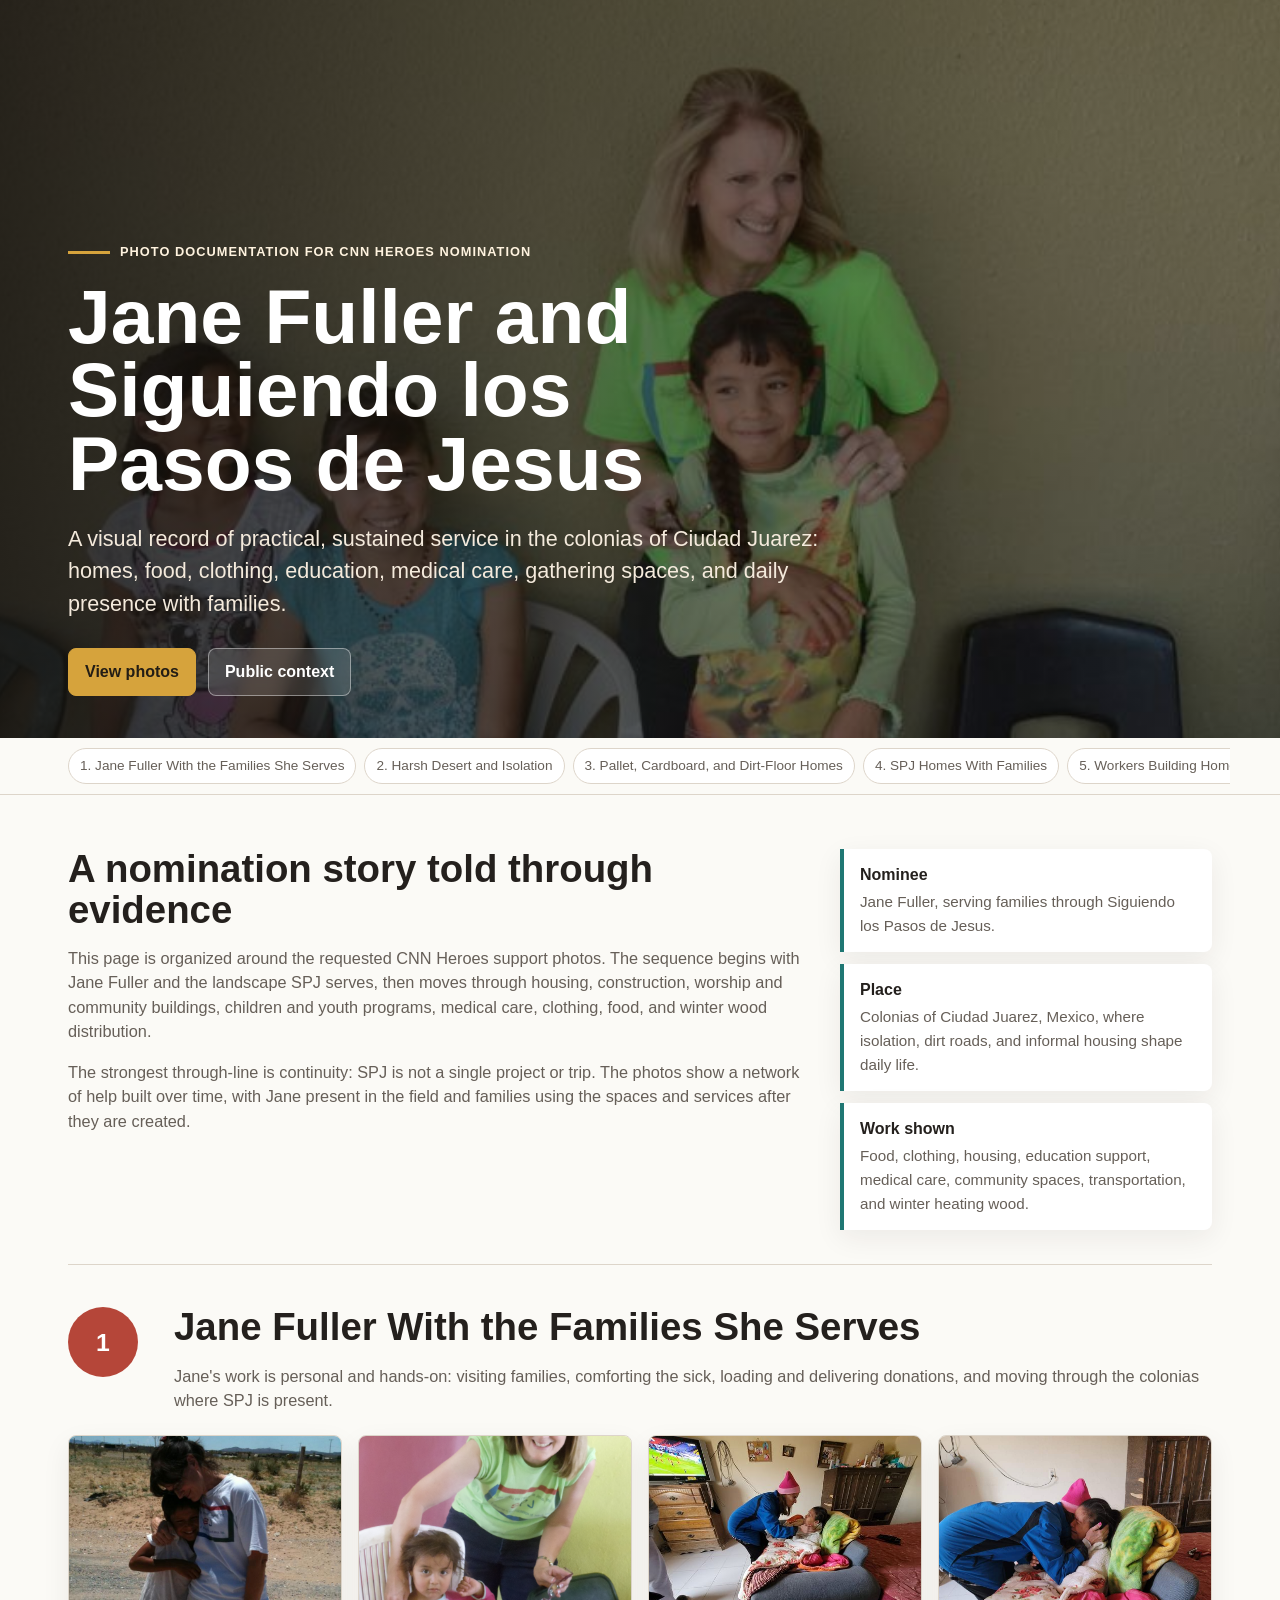
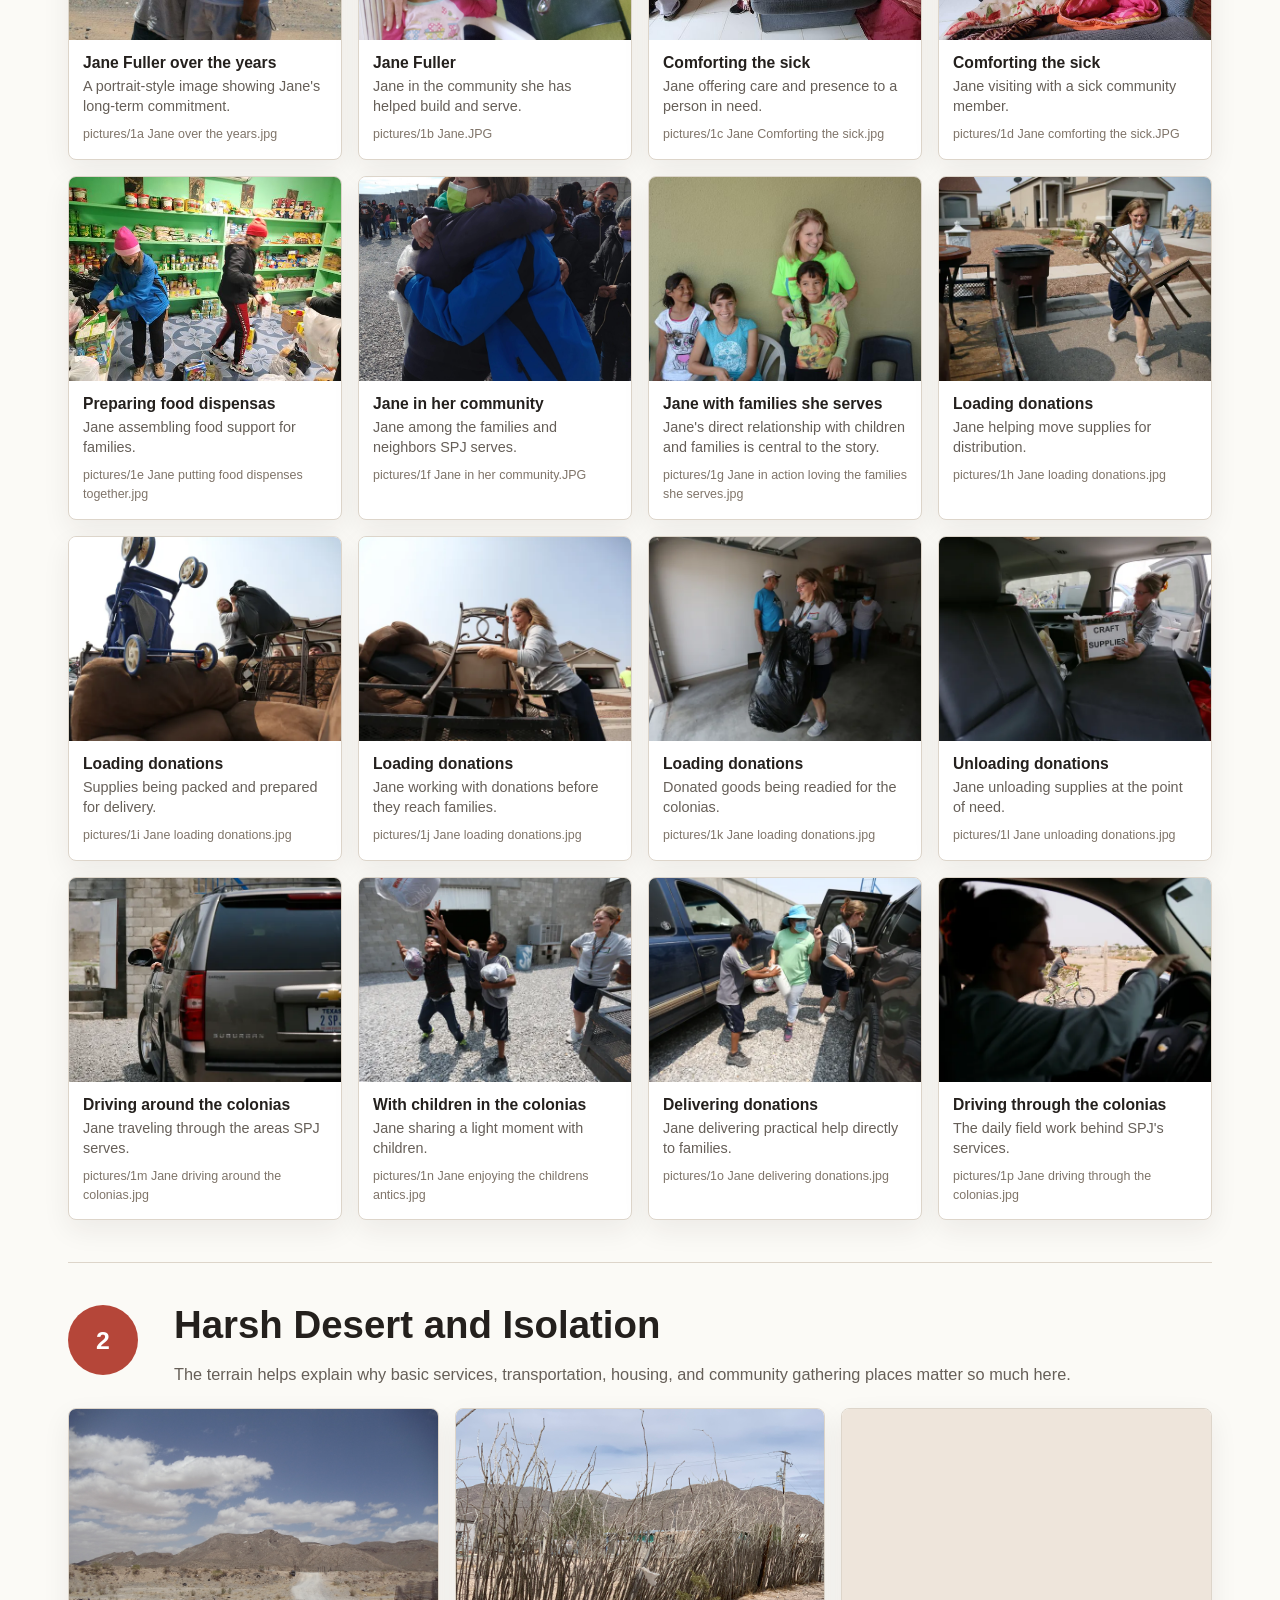
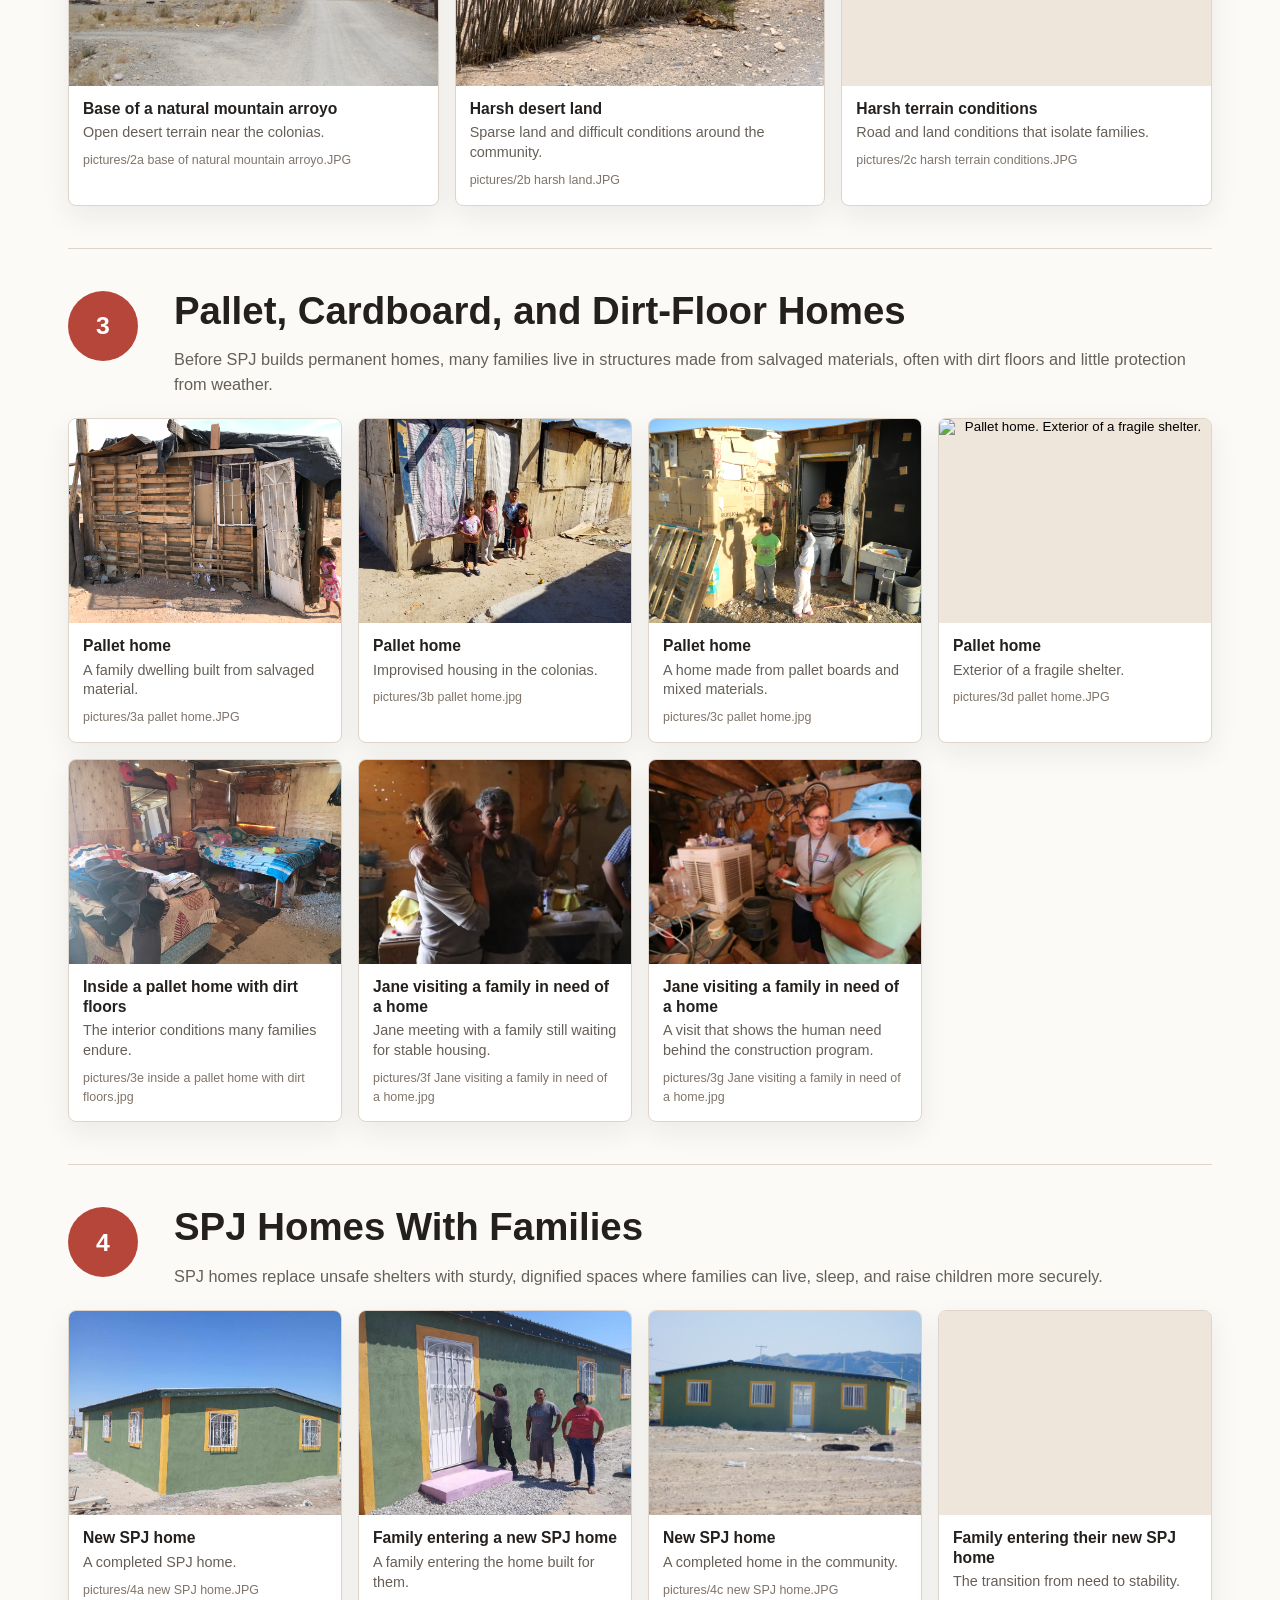
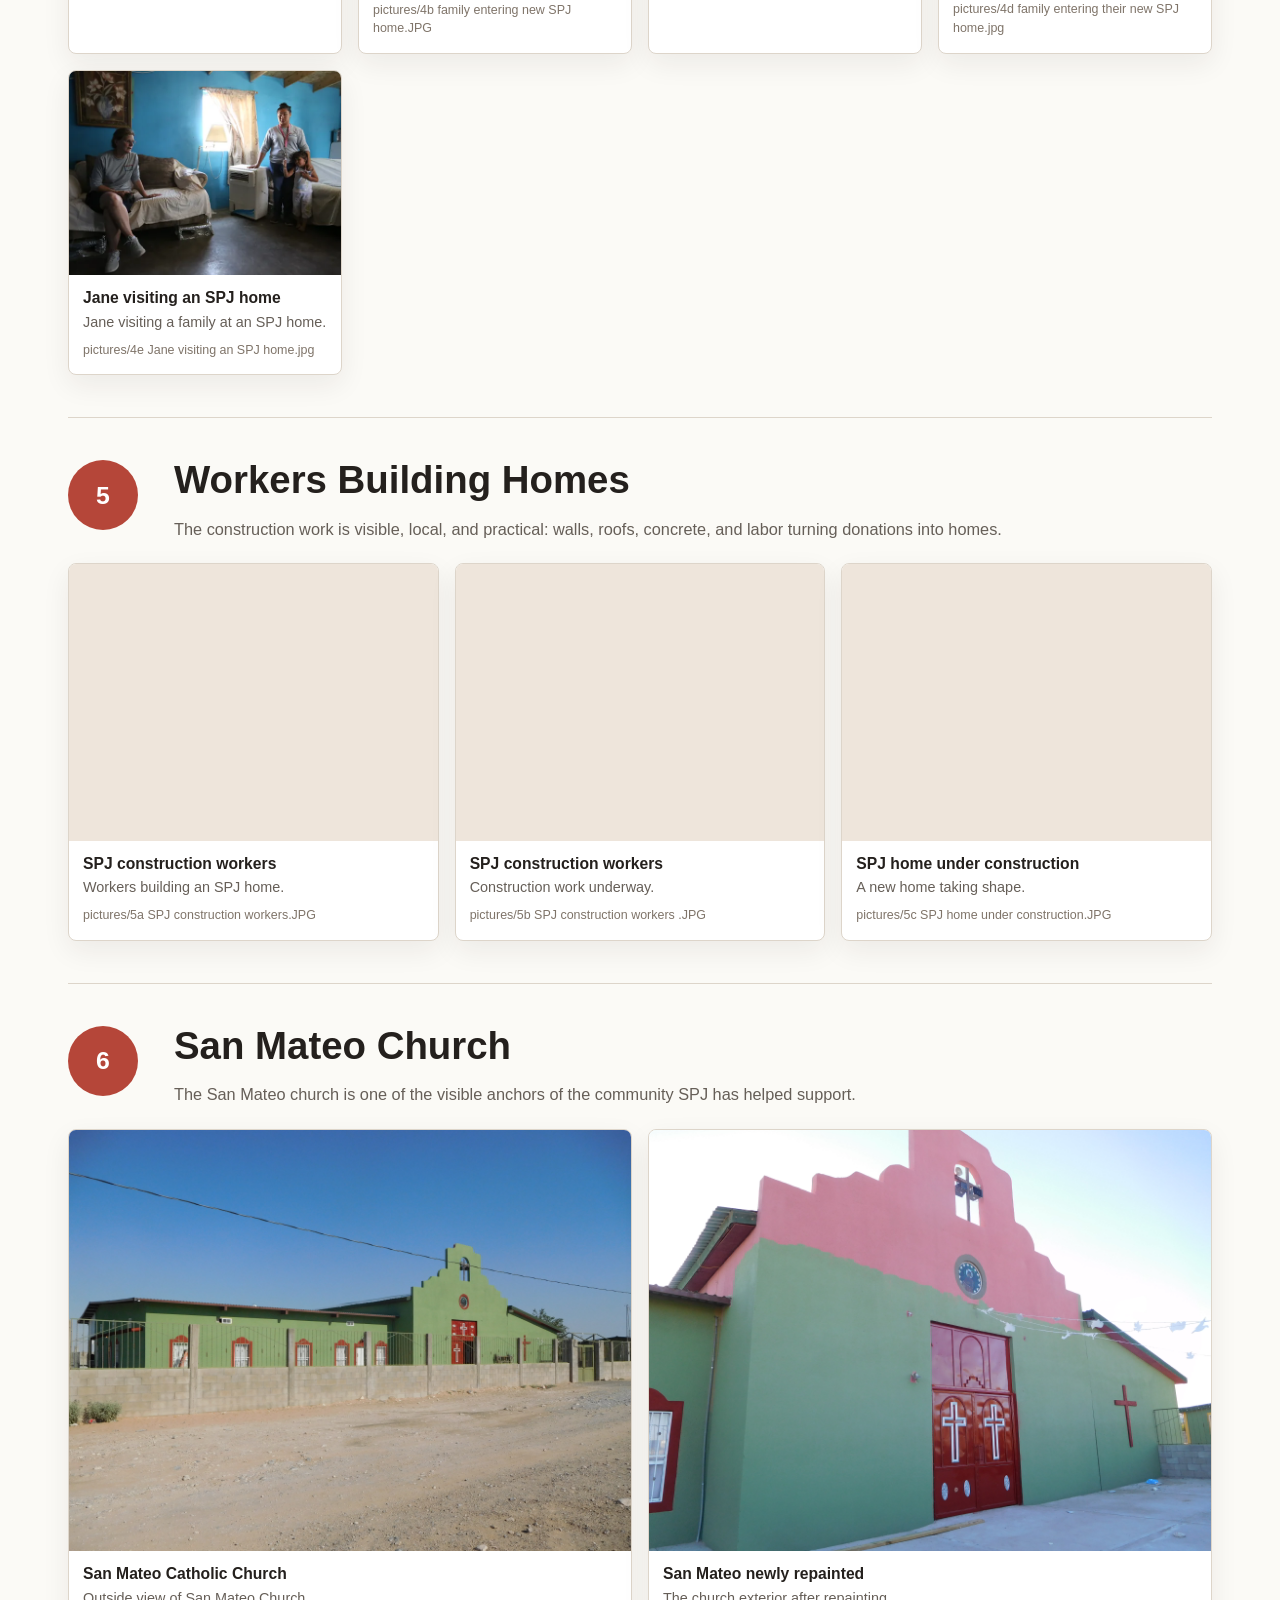
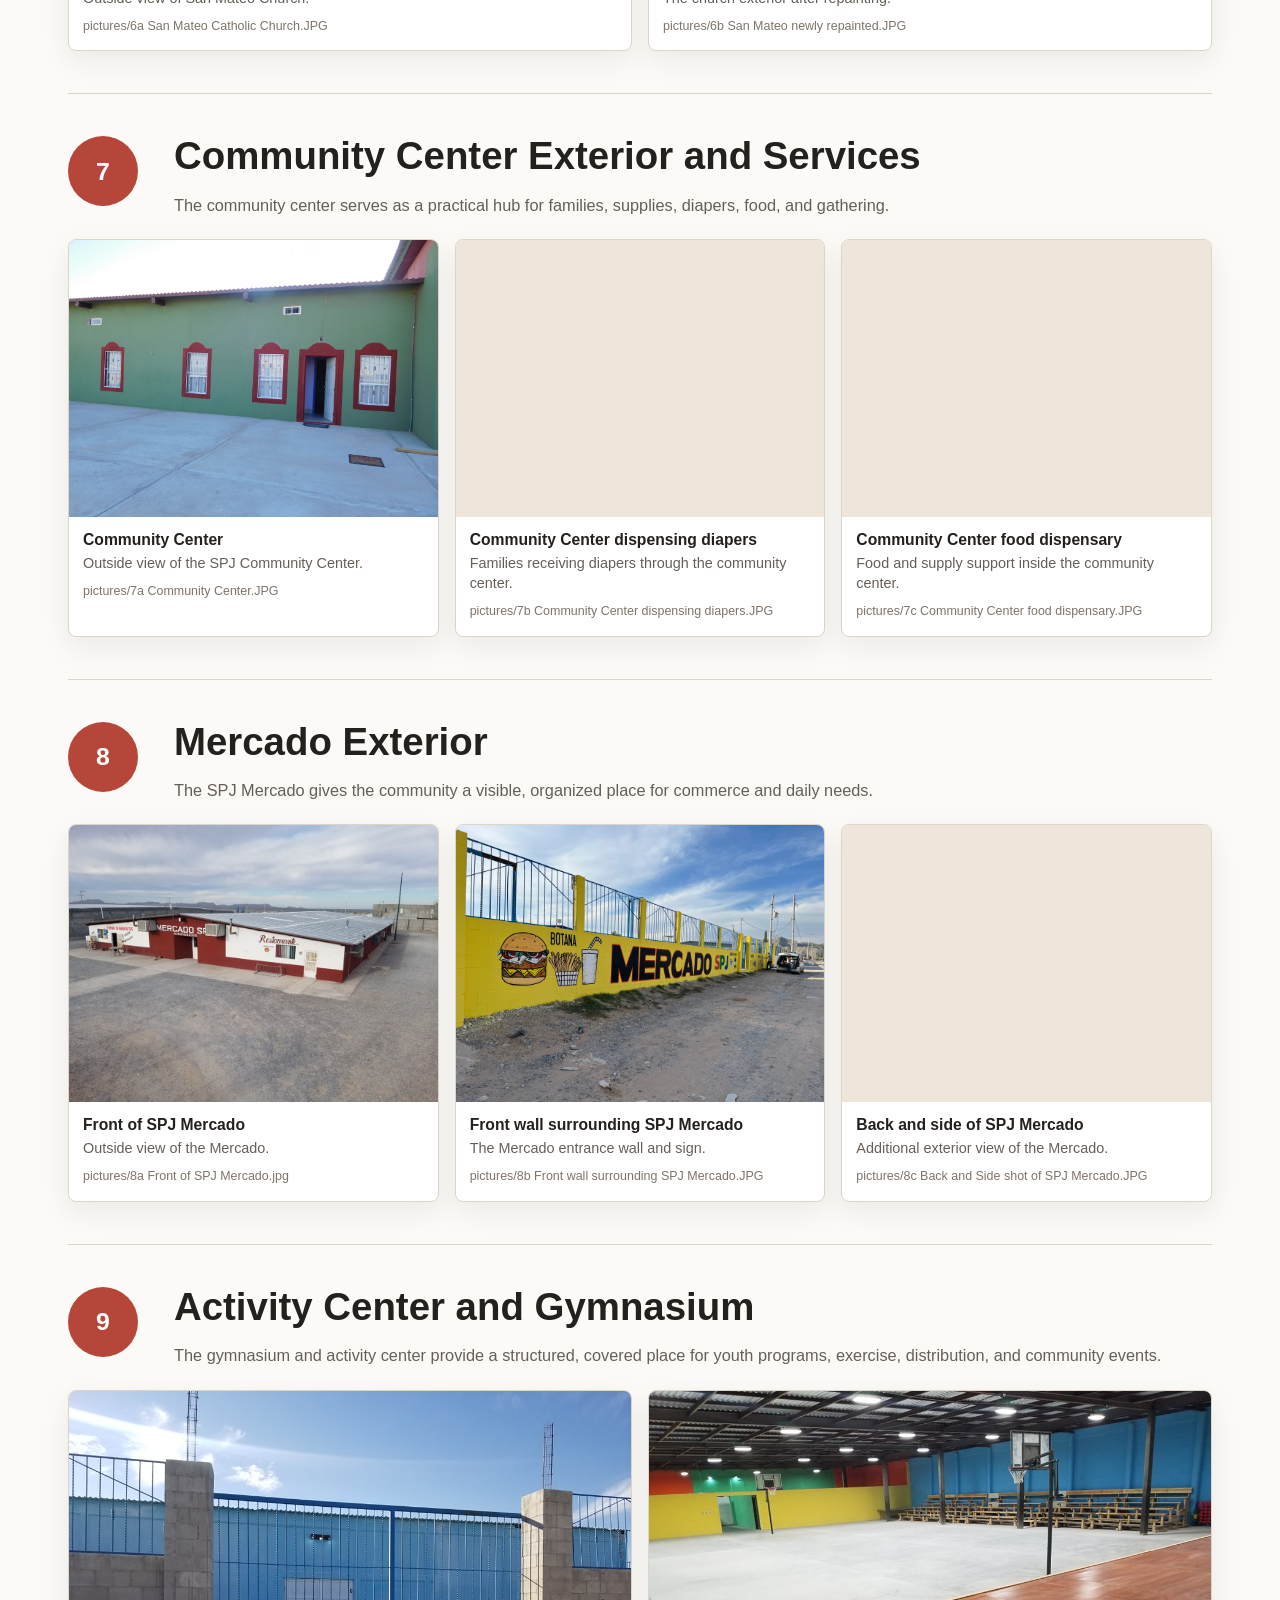
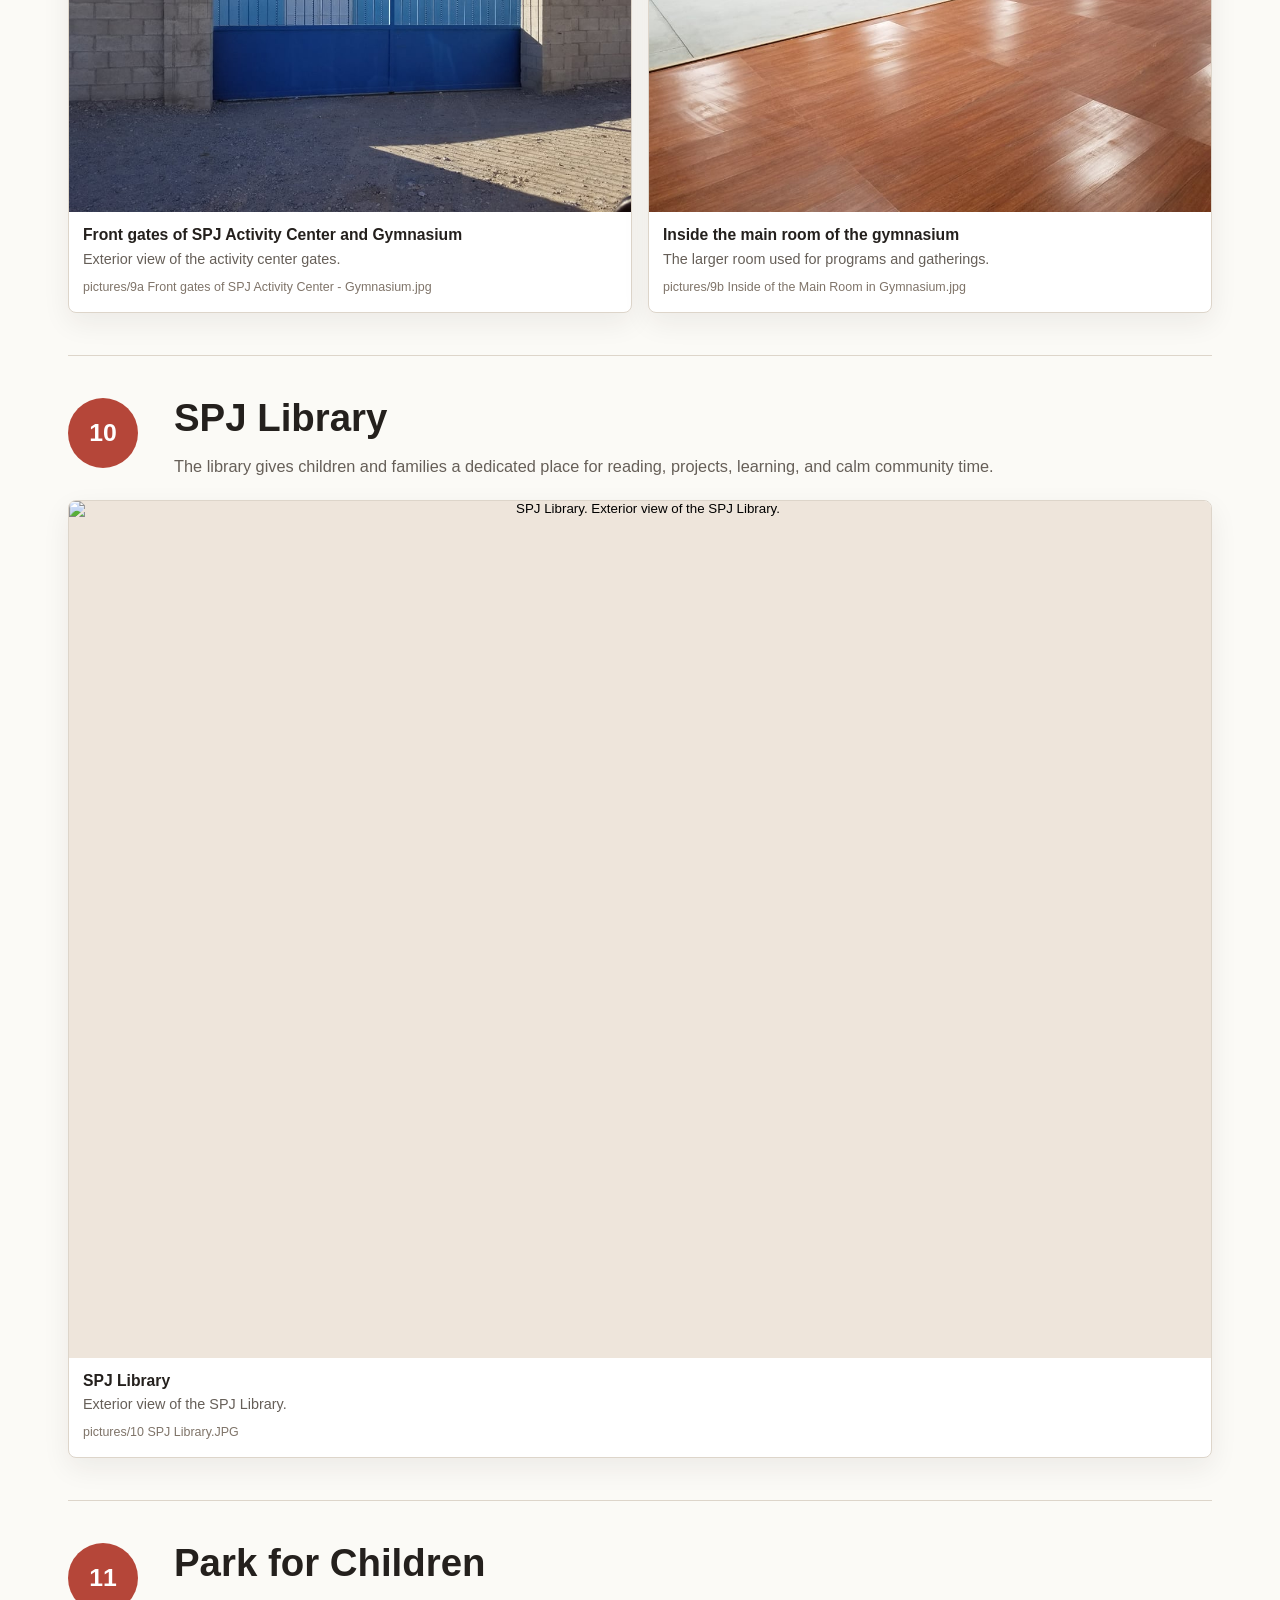
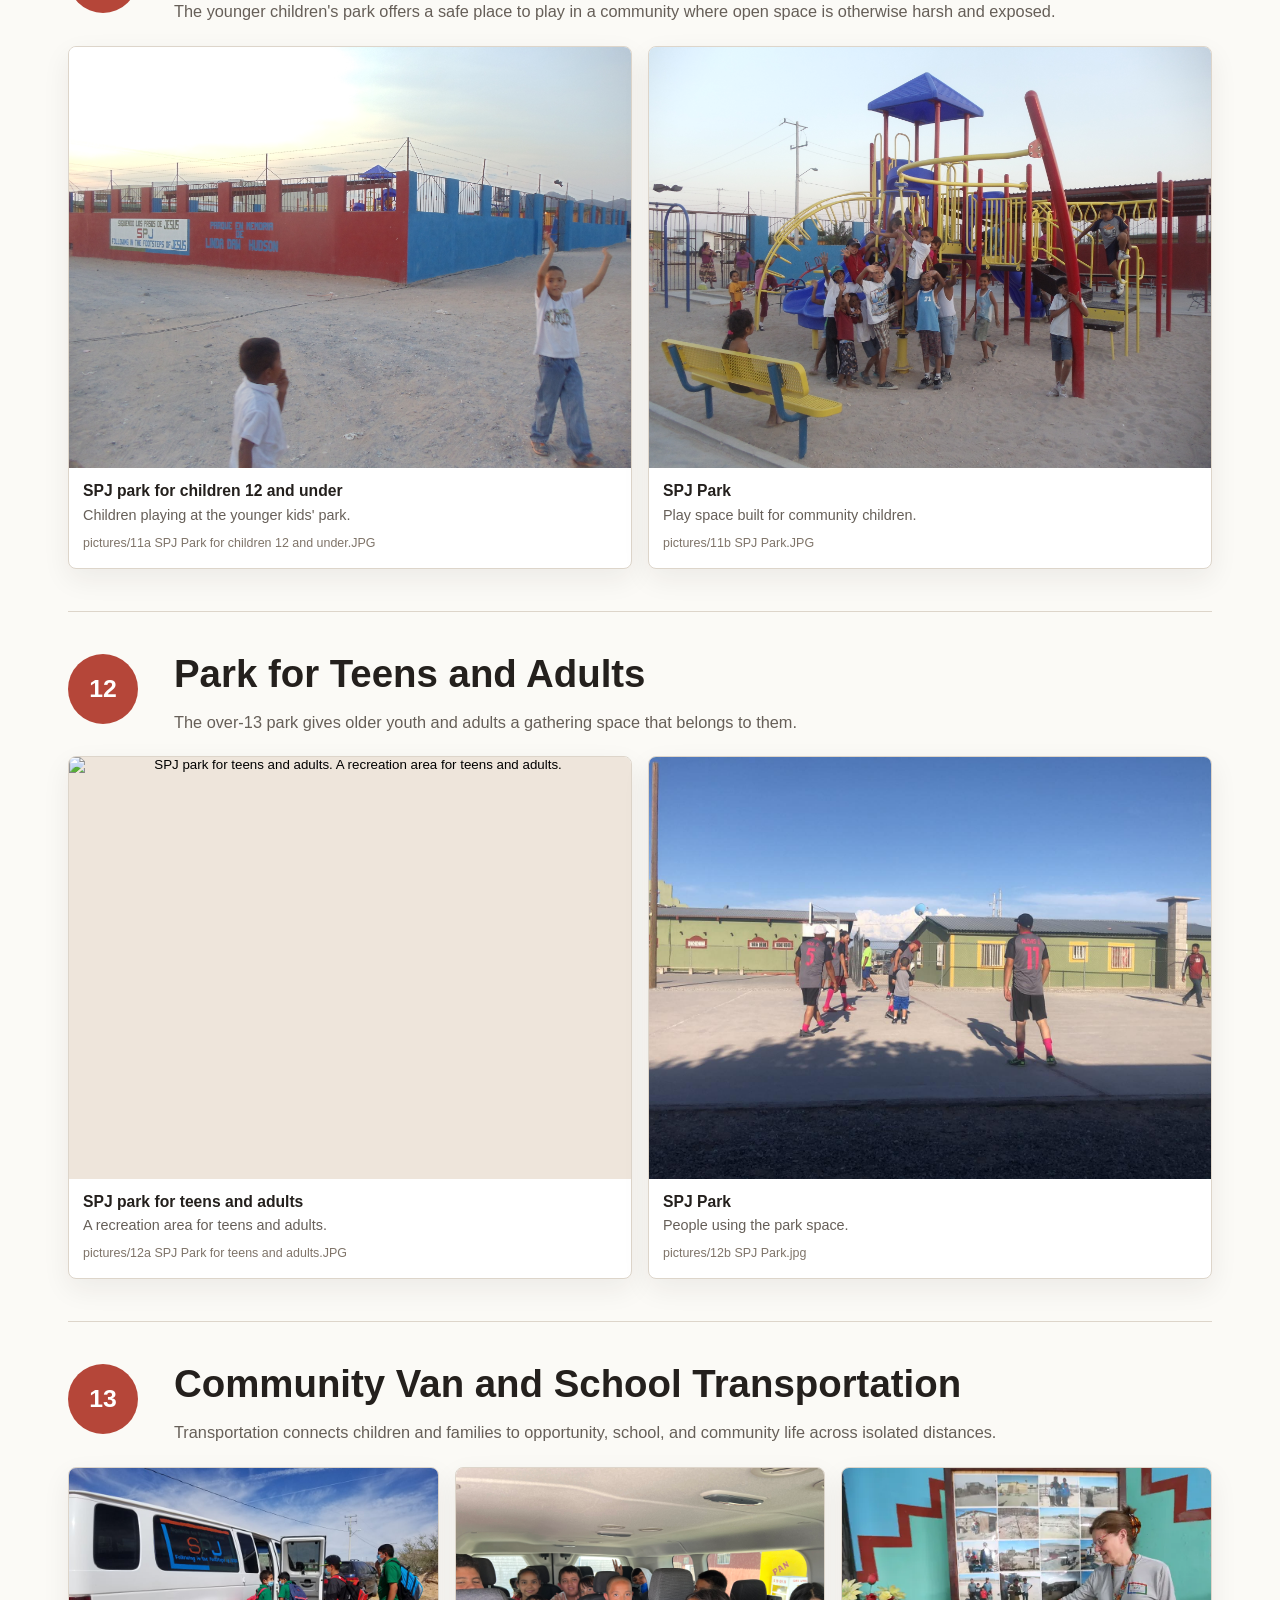
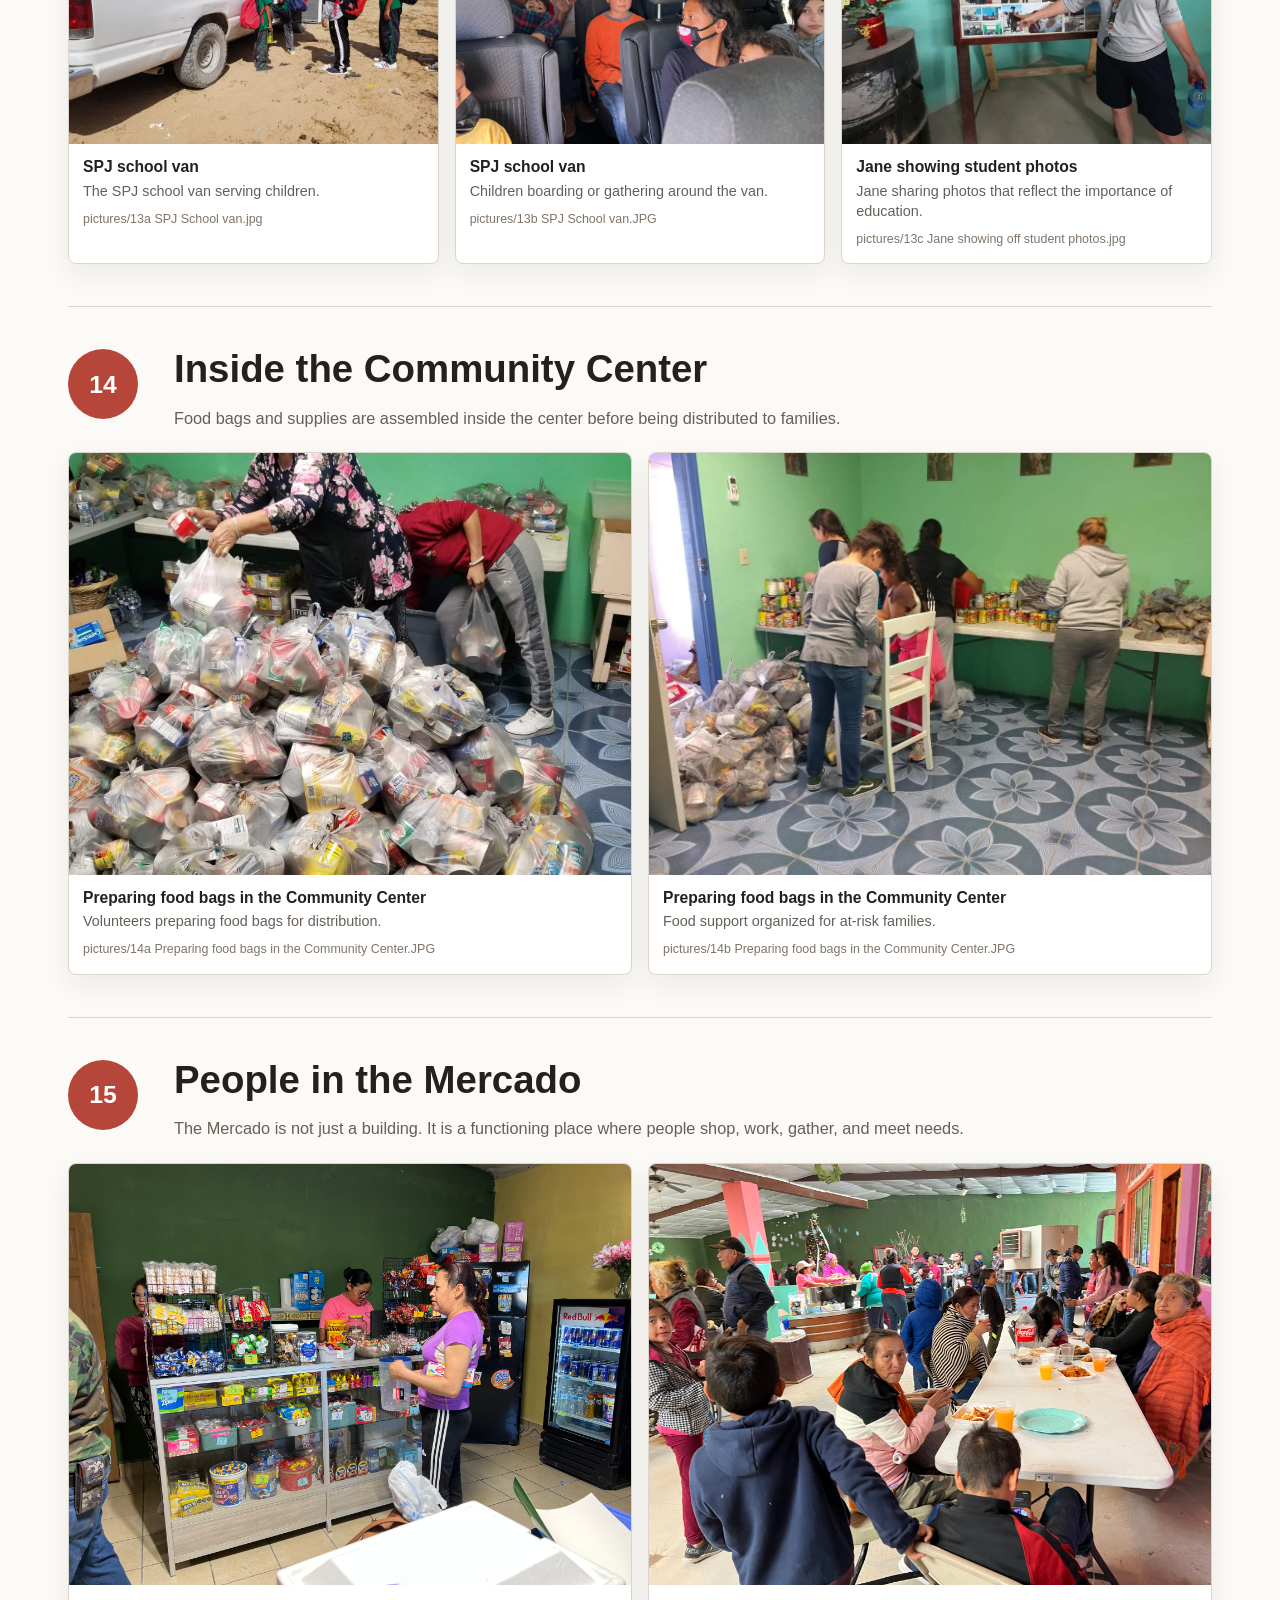
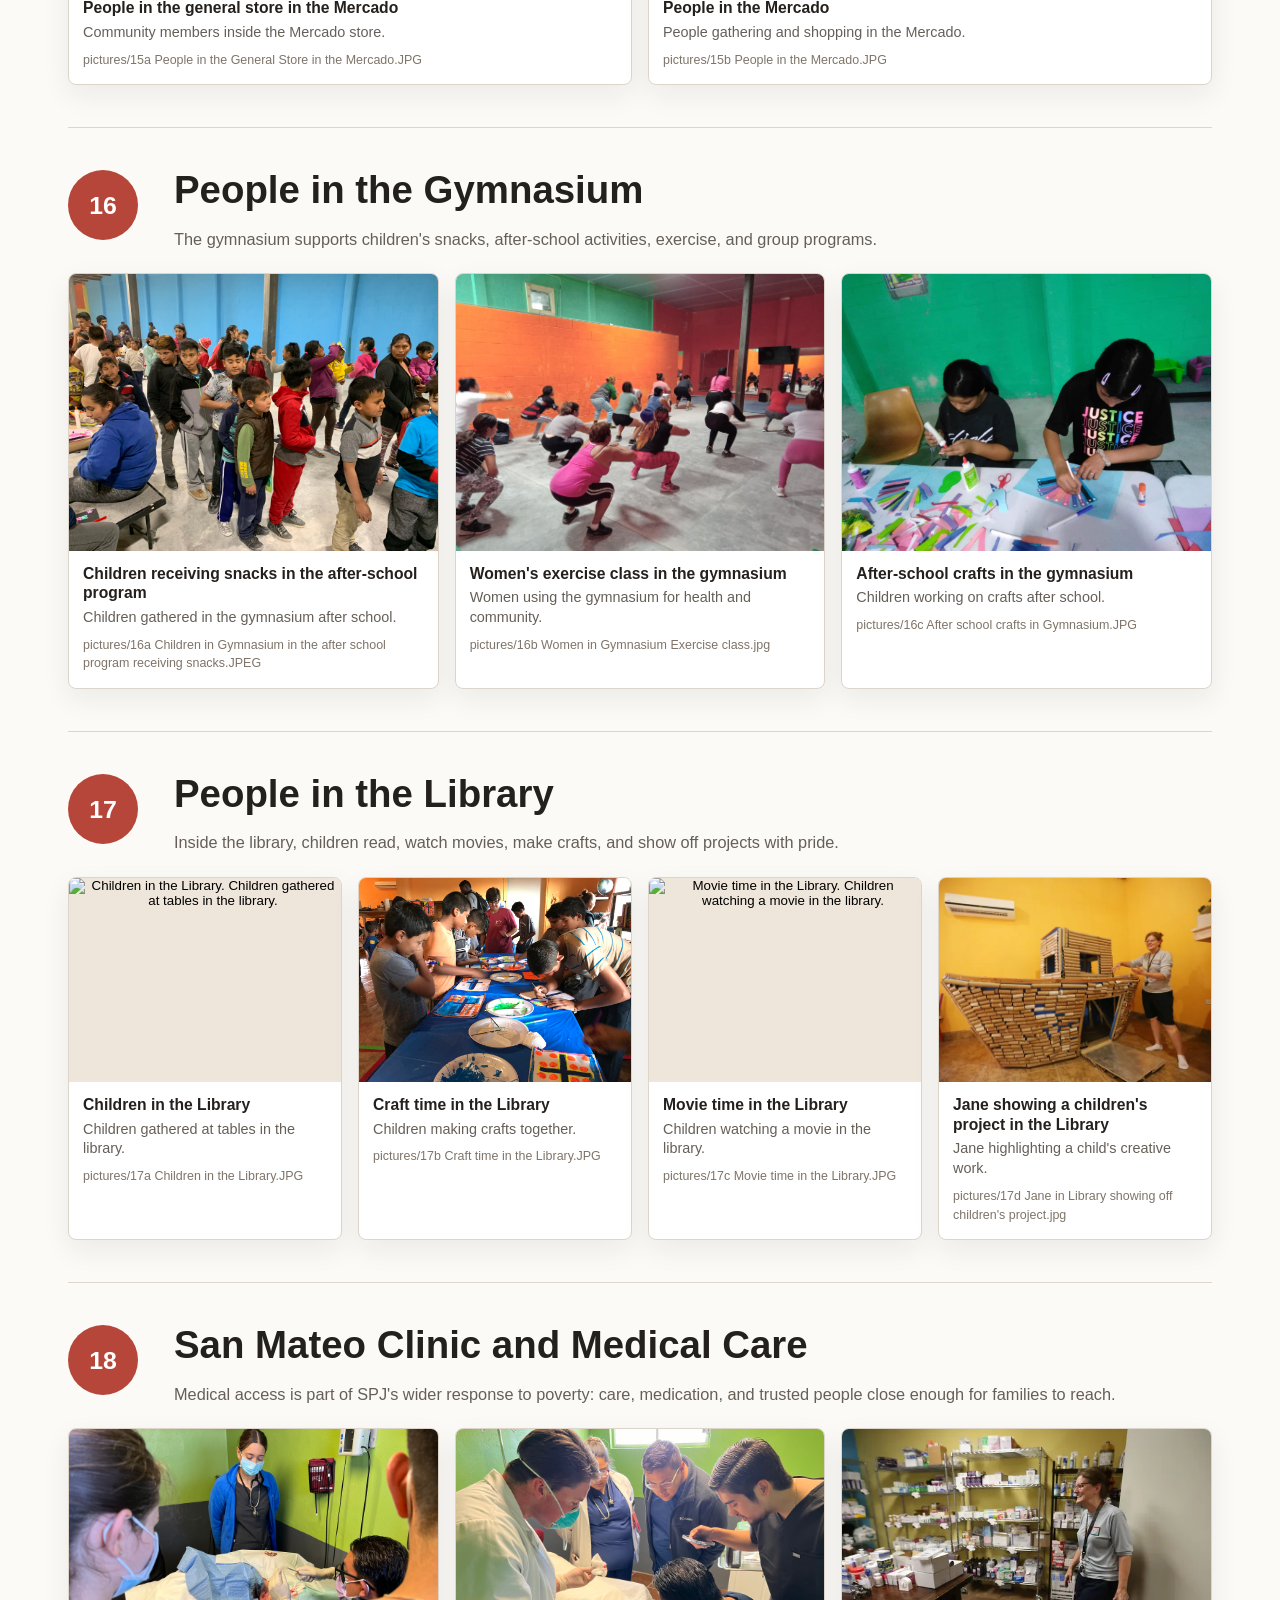
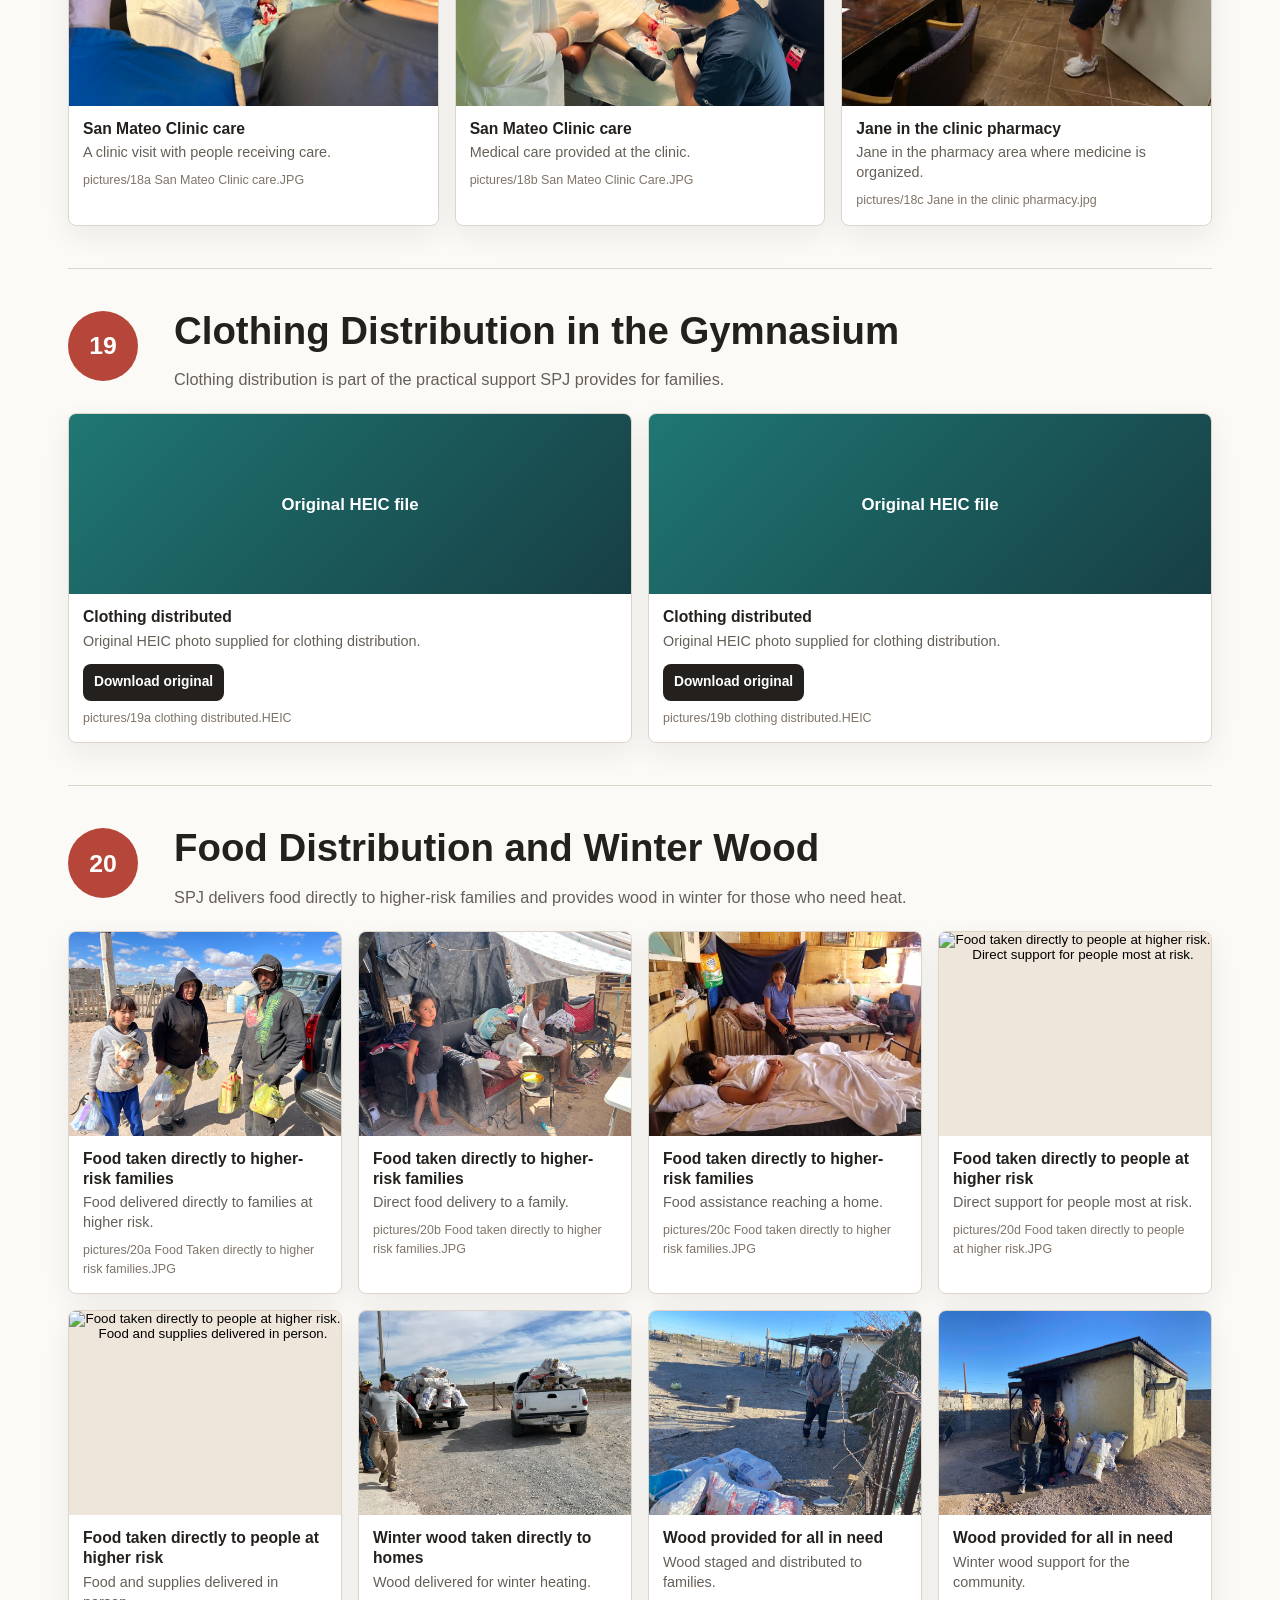
==== www/cnnheros/index.html @ 0fba63f3 "Add dockerized web deployment" ====
<!doctype html>
<html lang="en">
<head>
  <meta charset="utf-8">
  <meta name="viewport" content="width=device-width, initial-scale=1">
  <title>Jane Fuller and SPJ | CNN Heroes Nomination Photo Evidence</title>
  <meta name="description" content="Photo documentation for a CNN Heroes nomination honoring Jane Fuller and Siguiendo los Pasos de Jesus in Ciudad Juarez, Mexico.">
  <style>
    :root {
      --paper: #fbfaf6;
      --panel: #ffffff;
      --ink: #24201d;
      --muted: #665f58;
      --line: #ddd5ca;
      --red: #b54639;
      --teal: #1f7773;
      --gold: #d6a33c;
      --shadow: 0 18px 50px rgba(36, 32, 29, 0.12);
      --radius: 8px;
    }

    * {
      box-sizing: border-box;
    }

    html {
      scroll-behavior: smooth;
    }

    body {
      margin: 0;
      color: var(--ink);
      background: var(--paper);
      font-family: Arial, Helvetica, sans-serif;
      line-height: 1.5;
      overflow-x: hidden;
    }

    a {
      color: inherit;
    }

    img {
      display: block;
      max-width: 100%;
    }

    .hero {
      min-height: 82svh;
      display: grid;
      align-items: end;
      position: relative;
      overflow: hidden;
      color: #fff;
      background: #211d1a;
    }

    .hero::before {
      content: "";
      position: absolute;
      inset: 0;
      background:
        linear-gradient(90deg, rgba(21, 17, 13, 0.88) 0%, rgba(21, 17, 13, 0.62) 44%, rgba(21, 17, 13, 0.28) 100%),
        url("pictures/1g Jane in action loving the families she serves.jpg") center / cover no-repeat;
      transform: scale(1.015);
    }

    .hero-inner,
    main,
    .site-footer {
      width: 100%;
      max-width: 1180px;
      margin: 0 auto;
      padding-left: 18px;
      padding-right: 18px;
    }

    .hero-inner {
      position: relative;
      padding-top: 46px;
      padding-bottom: 42px;
    }

    .eyebrow {
      display: inline-flex;
      align-items: center;
      gap: 10px;
      margin: 0 0 18px;
      color: #fff3df;
      font-size: 0.8rem;
      font-weight: 700;
      letter-spacing: 0.08em;
      text-transform: uppercase;
    }

    .eyebrow::before {
      content: "";
      width: 42px;
      height: 3px;
      background: var(--gold);
    }

    h1 {
      max-width: 900px;
      margin: 0;
      font-size: clamp(2.25rem, 6vw, 5.6rem);
      line-height: 0.96;
      letter-spacing: 0;
    }

    h1 span {
      display: block;
    }

    .hero-copy {
      max-width: 760px;
      margin: 22px 0 0;
      color: #f4eadc;
      font-size: clamp(1rem, 2vw, 1.35rem);
    }

    .hero-actions {
      display: flex;
      flex-wrap: wrap;
      gap: 12px;
      margin-top: 28px;
    }

    .button {
      display: inline-flex;
      align-items: center;
      justify-content: center;
      min-height: 44px;
      padding: 11px 16px;
      border: 1px solid rgba(255, 255, 255, 0.42);
      border-radius: var(--radius);
      background: rgba(255, 255, 255, 0.12);
      color: #fff;
      font-weight: 700;
      text-decoration: none;
      backdrop-filter: blur(8px);
    }

    .button.primary {
      border-color: var(--gold);
      background: var(--gold);
      color: #231d15;
    }

    .nav-band {
      position: sticky;
      top: 0;
      z-index: 10;
      border-bottom: 1px solid var(--line);
      background: rgba(251, 250, 246, 0.94);
      backdrop-filter: blur(12px);
    }

    .nav-inner {
      width: 100%;
      max-width: 1180px;
      margin: 0 auto;
      display: flex;
      gap: 8px;
      overflow-x: auto;
      padding: 10px 18px;
    }

    .nav-inner a {
      white-space: nowrap;
      border: 1px solid var(--line);
      border-radius: 999px;
      padding: 7px 11px;
      background: #fff;
      color: var(--muted);
      font-size: 0.85rem;
      text-decoration: none;
    }

    .intro {
      display: grid;
      grid-template-columns: minmax(0, 1.5fr) minmax(280px, 0.75fr);
      gap: 28px;
      padding: 54px 0 34px;
      border-bottom: 1px solid var(--line);
    }

    .intro h2,
    .section-head h2,
    .sources h2 {
      margin: 0;
      font-size: clamp(1.5rem, 3vw, 2.45rem);
      line-height: 1.05;
      letter-spacing: 0;
    }

    .intro p,
    .section-head p,
    .sources p {
      margin: 16px 0 0;
      color: var(--muted);
      font-size: 1.02rem;
    }

    .facts {
      display: grid;
      gap: 12px;
      align-content: start;
    }

    .fact {
      border-left: 4px solid var(--teal);
      background: #fff;
      border-radius: 0 var(--radius) var(--radius) 0;
      padding: 14px 16px;
      box-shadow: 0 8px 28px rgba(36, 32, 29, 0.07);
    }

    .fact strong {
      display: block;
      margin-bottom: 3px;
      color: var(--ink);
    }

    .fact span {
      color: var(--muted);
      font-size: 0.95rem;
    }

    .photo-section {
      padding: 42px 0;
      border-bottom: 1px solid var(--line);
    }

    .section-head {
      display: grid;
      grid-template-columns: 86px minmax(0, 1fr);
      gap: 20px;
      align-items: start;
      margin-bottom: 22px;
    }

    .number {
      display: grid;
      place-items: center;
      width: 70px;
      aspect-ratio: 1;
      border-radius: 50%;
      color: #fff;
      background: var(--red);
      font-size: 1.55rem;
      font-weight: 800;
    }

    .gallery {
      display: grid;
      grid-template-columns: repeat(auto-fit, minmax(230px, 1fr));
      gap: 16px;
    }

    figure {
      margin: 0;
      overflow: hidden;
      border: 1px solid var(--line);
      border-radius: var(--radius);
      background: var(--panel);
      box-shadow: 0 10px 28px rgba(36, 32, 29, 0.07);
    }

    figure button {
      display: block;
      width: 100%;
      margin: 0;
      padding: 0;
      border: 0;
      background: transparent;
      cursor: zoom-in;
    }

    figure img {
      width: 100%;
      aspect-ratio: 4 / 3;
      object-fit: cover;
      background: #eee5db;
      transition: transform 180ms ease;
    }

    figure button:hover img,
    figure button:focus-visible img {
      transform: scale(1.025);
    }

    figcaption {
      min-height: 96px;
      padding: 13px 14px 15px;
    }

    figcaption strong {
      display: block;
      margin-bottom: 5px;
      font-size: 0.98rem;
      line-height: 1.25;
    }

    figcaption span {
      display: block;
      color: var(--muted);
      font-size: 0.9rem;
      line-height: 1.38;
    }

    .file-note {
      margin-top: 8px;
      color: #7f7469;
      font-size: 0.78rem;
      word-break: break-word;
    }

    .download-card {
      display: grid;
      min-height: 100%;
    }

    .download-preview {
      display: grid;
      place-items: center;
      min-height: 180px;
      padding: 24px;
      color: #fff;
      background: linear-gradient(135deg, var(--teal), #173f45);
      text-align: center;
    }

    .download-preview strong {
      max-width: 240px;
      font-size: 1.05rem;
    }

    .download-link {
      display: inline-flex;
      margin-top: 12px;
      padding: 8px 11px;
      border-radius: var(--radius);
      background: var(--ink);
      color: #fff;
      font-size: 0.86rem;
      font-weight: 700;
      text-decoration: none;
    }

    .sources {
      padding: 46px 0 56px;
    }

    .source-list {
      display: grid;
      grid-template-columns: repeat(auto-fit, minmax(260px, 1fr));
      gap: 12px;
      margin-top: 18px;
    }

    .source-list a {
      display: block;
      min-height: 100%;
      padding: 14px 16px;
      border: 1px solid var(--line);
      border-radius: var(--radius);
      background: #fff;
      color: var(--ink);
      font-weight: 700;
      text-decoration: none;
    }

    .source-list span {
      display: block;
      margin-top: 6px;
      color: var(--muted);
      font-size: 0.88rem;
      font-weight: 400;
    }

    .site-footer {
      padding: 24px 0 34px;
      color: var(--muted);
      font-size: 0.92rem;
    }

    .lightbox {
      position: fixed;
      inset: 0;
      z-index: 30;
      display: none;
      grid-template-rows: auto minmax(0, 1fr) auto;
      gap: 12px;
      padding: 16px;
      background: rgba(15, 13, 11, 0.92);
      color: #fff;
    }

    .lightbox.open {
      display: grid;
    }

    .lightbox-top {
      display: flex;
      justify-content: flex-end;
    }

    .lightbox-close {
      border: 1px solid rgba(255, 255, 255, 0.38);
      border-radius: var(--radius);
      background: rgba(255, 255, 255, 0.12);
      color: #fff;
      padding: 9px 12px;
      cursor: pointer;
      font: inherit;
      font-weight: 700;
    }

    .lightbox img {
      align-self: center;
      justify-self: center;
      max-height: 100%;
      width: auto;
      object-fit: contain;
      box-shadow: var(--shadow);
    }

    .lightbox-caption {
      max-width: 900px;
      margin: 0 auto;
      color: #f2eadf;
      text-align: center;
    }

    @media (max-width: 820px) {
      .hero {
        min-height: 78svh;
      }

      h1 {
        font-size: clamp(2rem, 10vw, 2.7rem);
        line-height: 1.02;
      }

      .intro {
        grid-template-columns: 1fr;
      }

      .section-head {
        grid-template-columns: 1fr;
        gap: 12px;
      }

      .number {
        width: 54px;
        font-size: 1.1rem;
      }

      .gallery {
        grid-template-columns: 1fr;
      }

      figcaption {
        min-height: auto;
      }
    }
  </style>
</head>
<body>
  <header class="hero">
    <div class="hero-inner">
      <p class="eyebrow">Photo documentation for CNN Heroes nomination</p>
      <h1><span>Jane Fuller and</span><span>Siguiendo los</span><span>Pasos de Jesus</span></h1>
      <p class="hero-copy">A visual record of practical, sustained service in the colonias of Ciudad Juarez: homes, food, clothing, education, medical care, gathering spaces, and daily presence with families.</p>
      <div class="hero-actions">
        <a class="button primary" href="#photos">View photos</a>
        <a class="button" href="#sources">Public context</a>
      </div>
    </div>
  </header>

  <nav class="nav-band" aria-label="Photo categories">
    <div class="nav-inner" id="categoryNav"></div>
  </nav>

  <main>
    <section class="intro" aria-labelledby="intro-title">
      <div>
        <h2 id="intro-title">A nomination story told through evidence</h2>
        <p>This page is organized around the requested CNN Heroes support photos. The sequence begins with Jane Fuller and the landscape SPJ serves, then moves through housing, construction, worship and community buildings, children and youth programs, medical care, clothing, food, and winter wood distribution.</p>
        <p>The strongest through-line is continuity: SPJ is not a single project or trip. The photos show a network of help built over time, with Jane present in the field and families using the spaces and services after they are created.</p>
      </div>
      <aside class="facts" aria-label="Context highlights">
        <div class="fact">
          <strong>Nominee</strong>
          <span>Jane Fuller, serving families through Siguiendo los Pasos de Jesus.</span>
        </div>
        <div class="fact">
          <strong>Place</strong>
          <span>Colonias of Ciudad Juarez, Mexico, where isolation, dirt roads, and informal housing shape daily life.</span>
        </div>
        <div class="fact">
          <strong>Work shown</strong>
          <span>Food, clothing, housing, education support, medical care, community spaces, transportation, and winter heating wood.</span>
        </div>
      </aside>
    </section>

    <div id="photos"></div>

    <section class="sources" id="sources" aria-labelledby="sources-title">
      <h2 id="sources-title">Public Context Links</h2>
      <p>These links give additional context for the nomination and for SPJ's work. The gallery above remains based on the supplied files and captions.</p>
      <div class="source-list">
        <a href="https://www.cnn.com/world/heroes/nominations" target="_blank" rel="noopener">CNN Heroes nomination page<span>CNN's current nomination entry point for Heroes submissions.</span></a>
        <a href="https://www.spjinc.org/" target="_blank" rel="noopener">SPJ official website<span>Siguiendo los Pasos de Jesus public website.</span></a>
        <a href="https://elpasogivingday.org/organizations/siguiendo-los-pasos-de-jesus" target="_blank" rel="noopener">SPJ public giving profile<span>Summary of SPJ services in Juarez: food, clothing, housing, education, and medical assistance.</span></a>
        <a href="https://kvia.com/news/2016/04/30/el-paso-organization-builds-homes-in-juarez-colonia/" target="_blank" rel="noopener">KVIA report on SPJ homes<span>Local reporting on SPJ housing and community-building work.</span></a>
        <a href="https://elcomerciodecolorado.com/clinica-comunitaria-cambia-vidas-en-la-frontera/" target="_blank" rel="noopener">Clinic article featuring Jane Fuller<span>Coverage of the SPJ medical clinic serving families near the border.</span></a>
      </div>
    </section>
  </main>

  <footer class="site-footer">
    Prepared from supplied SPJ photo files for a 2026 CNN Heroes nomination.
  </footer>

  <div class="lightbox" id="lightbox" role="dialog" aria-modal="true" aria-label="Expanded photo viewer">
    <div class="lightbox-top">
      <button class="lightbox-close" type="button" id="lightboxClose">Close</button>
    </div>
    <img id="lightboxImage" alt="">
    <div class="lightbox-caption" id="lightboxCaption"></div>
  </div>

  <script>
    const sections = [
      {
        id: "jane",
        number: 1,
        title: "Jane Fuller With the Families She Serves",
        summary: "Jane's work is personal and hands-on: visiting families, comforting the sick, loading and delivering donations, and moving through the colonias where SPJ is present.",
        photos: [
          ["pictures/1a Jane over the years.jpg", "Jane Fuller over the years", "A portrait-style image showing Jane's long-term commitment."],
          ["pictures/1b Jane.JPG", "Jane Fuller", "Jane in the community she has helped build and serve."],
          ["pictures/1c Jane Comforting the sick.jpg", "Comforting the sick", "Jane offering care and presence to a person in need."],
          ["pictures/1d Jane comforting the sick.JPG", "Comforting the sick", "Jane visiting with a sick community member."],
          ["pictures/1e Jane putting food dispenses together.jpg", "Preparing food dispensas", "Jane assembling food support for families."],
          ["pictures/1f Jane in her community.JPG", "Jane in her community", "Jane among the families and neighbors SPJ serves."],
          ["pictures/1g Jane in action loving the families she serves.jpg", "Jane with families she serves", "Jane's direct relationship with children and families is central to the story."],
          ["pictures/1h Jane loading donations.jpg", "Loading donations", "Jane helping move supplies for distribution."],
          ["pictures/1i Jane loading donations.jpg", "Loading donations", "Supplies being packed and prepared for delivery."],
          ["pictures/1j Jane loading donations.jpg", "Loading donations", "Jane working with donations before they reach families."],
          ["pictures/1k Jane loading donations.jpg", "Loading donations", "Donated goods being readied for the colonias."],
          ["pictures/1l Jane unloading donations.jpg", "Unloading donations", "Jane unloading supplies at the point of need."],
          ["pictures/1m Jane driving around the colonias.jpg", "Driving around the colonias", "Jane traveling through the areas SPJ serves."],
          ["pictures/1n Jane enjoying the childrens antics.jpg", "With children in the colonias", "Jane sharing a light moment with children."],
          ["pictures/1o Jane delivering donations.jpg", "Delivering donations", "Jane delivering practical help directly to families."],
          ["pictures/1p Jane driving through the colonias.jpg", "Driving through the colonias", "The daily field work behind SPJ's services."]
        ]
      },
      {
        id: "desert",
        number: 2,
        title: "Harsh Desert and Isolation",
        summary: "The terrain helps explain why basic services, transportation, housing, and community gathering places matter so much here.",
        photos: [
          ["pictures/2a base of natural mountain arroyo.JPG", "Base of a natural mountain arroyo", "Open desert terrain near the colonias."],
          ["pictures/2b harsh land.JPG", "Harsh desert land", "Sparse land and difficult conditions around the community."],
          ["pictures/2c harsh terrain conditions.JPG", "Harsh terrain conditions", "Road and land conditions that isolate families."]
        ]
      },
      {
        id: "pallet-homes",
        number: 3,
        title: "Pallet, Cardboard, and Dirt-Floor Homes",
        summary: "Before SPJ builds permanent homes, many families live in structures made from salvaged materials, often with dirt floors and little protection from weather.",
        photos: [
          ["pictures/3a pallet home.JPG", "Pallet home", "A family dwelling built from salvaged material."],
          ["pictures/3b pallet home.jpg", "Pallet home", "Improvised housing in the colonias."],
          ["pictures/3c pallet home.jpg", "Pallet home", "A home made from pallet boards and mixed materials."],
          ["pictures/3d pallet home.JPG", "Pallet home", "Exterior of a fragile shelter."],
          ["pictures/3e inside a pallet home with dirt floors.jpg", "Inside a pallet home with dirt floors", "The interior conditions many families endure."],
          ["pictures/3f Jane visiting a family in need of a home.jpg", "Jane visiting a family in need of a home", "Jane meeting with a family still waiting for stable housing."],
          ["pictures/3g Jane visiting a family in need of a home.jpg", "Jane visiting a family in need of a home", "A visit that shows the human need behind the construction program."]
        ]
      },
      {
        id: "spj-homes",
        number: 4,
        title: "SPJ Homes With Families",
        summary: "SPJ homes replace unsafe shelters with sturdy, dignified spaces where families can live, sleep, and raise children more securely.",
        photos: [
          ["pictures/4a new SPJ home.JPG", "New SPJ home", "A completed SPJ home."],
          ["pictures/4b family entering new SPJ home.JPG", "Family entering a new SPJ home", "A family entering the home built for them."],
          ["pictures/4c new SPJ home.JPG", "New SPJ home", "A completed home in the community."],
          ["pictures/4d family entering their new SPJ home.jpg", "Family entering their new SPJ home", "The transition from need to stability."],
          ["pictures/4e Jane visiting an SPJ home.jpg", "Jane visiting an SPJ home", "Jane visiting a family at an SPJ home."]
        ]
      },
      {
        id: "construction",
        number: 5,
        title: "Workers Building Homes",
        summary: "The construction work is visible, local, and practical: walls, roofs, concrete, and labor turning donations into homes.",
        photos: [
          ["pictures/5a SPJ construction workers.JPG", "SPJ construction workers", "Workers building an SPJ home."],
          ["pictures/5b SPJ construction workers .JPG", "SPJ construction workers", "Construction work underway."],
          ["pictures/5c SPJ home under construction.JPG", "SPJ home under construction", "A new home taking shape."]
        ]
      },
      {
        id: "san-mateo",
        number: 6,
        title: "San Mateo Church",
        summary: "The San Mateo church is one of the visible anchors of the community SPJ has helped support.",
        photos: [
          ["pictures/6a San Mateo Catholic Church.JPG", "San Mateo Catholic Church", "Outside view of San Mateo Church."],
          ["pictures/6b San Mateo newly repainted.JPG", "San Mateo newly repainted", "The church exterior after repainting."]
        ]
      },
      {
        id: "community-center",
        number: 7,
        title: "Community Center Exterior and Services",
        summary: "The community center serves as a practical hub for families, supplies, diapers, food, and gathering.",
        photos: [
          ["pictures/7a Community Center.JPG", "Community Center", "Outside view of the SPJ Community Center."],
          ["pictures/7b Community Center dispensing diapers.JPG", "Community Center dispensing diapers", "Families receiving diapers through the community center."],
          ["pictures/7c Community Center food dispensary.JPG", "Community Center food dispensary", "Food and supply support inside the community center."]
        ]
      },
      {
        id: "mercado-exterior",
        number: 8,
        title: "Mercado Exterior",
        summary: "The SPJ Mercado gives the community a visible, organized place for commerce and daily needs.",
        photos: [
          ["pictures/8a Front of SPJ Mercado.jpg", "Front of SPJ Mercado", "Outside view of the Mercado."],
          ["pictures/8b Front wall surrounding SPJ Mercado.JPG", "Front wall surrounding SPJ Mercado", "The Mercado entrance wall and sign."],
          ["pictures/8c Back and Side shot of SPJ Mercado.JPG", "Back and side of SPJ Mercado", "Additional exterior view of the Mercado."]
        ]
      },
      {
        id: "gymnasium-exterior",
        number: 9,
        title: "Activity Center and Gymnasium",
        summary: "The gymnasium and activity center provide a structured, covered place for youth programs, exercise, distribution, and community events.",
        photos: [
          ["pictures/9a Front gates of SPJ Activity Center - Gymnasium.jpg", "Front gates of SPJ Activity Center and Gymnasium", "Exterior view of the activity center gates."],
          ["pictures/9b Inside of the Main Room in  Gymnasium.jpg", "Inside the main room of the gymnasium", "The larger room used for programs and gatherings."]
        ]
      },
      {
        id: "library-exterior",
        number: 10,
        title: "SPJ Library",
        summary: "The library gives children and families a dedicated place for reading, projects, learning, and calm community time.",
        photos: [
          ["pictures/10 SPJ Library.JPG", "SPJ Library", "Exterior view of the SPJ Library."]
        ]
      },
      {
        id: "kids-park",
        number: 11,
        title: "Park for Children",
        summary: "The younger children's park offers a safe place to play in a community where open space is otherwise harsh and exposed.",
        photos: [
          ["pictures/11a SPJ Park for children 12 and under.JPG", "SPJ park for children 12 and under", "Children playing at the younger kids' park."],
          ["pictures/11b SPJ Park.JPG", "SPJ Park", "Play space built for community children."]
        ]
      },
      {
        id: "older-park",
        number: 12,
        title: "Park for Teens and Adults",
        summary: "The over-13 park gives older youth and adults a gathering space that belongs to them.",
        photos: [
          ["pictures/12a SPJ Park for teens and adults.JPG", "SPJ park for teens and adults", "A recreation area for teens and adults."],
          ["pictures/12b SPJ Park.jpg", "SPJ Park", "People using the park space."]
        ]
      },
      {
        id: "school-van",
        number: 13,
        title: "Community Van and School Transportation",
        summary: "Transportation connects children and families to opportunity, school, and community life across isolated distances.",
        photos: [
          ["pictures/13a SPJ School van.jpg", "SPJ school van", "The SPJ school van serving children."],
          ["pictures/13b SPJ School van.JPG", "SPJ school van", "Children boarding or gathering around the van."],
          ["pictures/13c Jane showing off student photos.jpg", "Jane showing student photos", "Jane sharing photos that reflect the importance of education."]
        ]
      },
      {
        id: "inside-community-center",
        number: 14,
        title: "Inside the Community Center",
        summary: "Food bags and supplies are assembled inside the center before being distributed to families.",
        photos: [
          ["pictures/14a Preparing food bags in the Community Center.JPG", "Preparing food bags in the Community Center", "Volunteers preparing food bags for distribution."],
          ["pictures/14b Preparing food bags in the Community Center.JPG", "Preparing food bags in the Community Center", "Food support organized for at-risk families."]
        ]
      },
      {
        id: "mercado-people",
        number: 15,
        title: "People in the Mercado",
        summary: "The Mercado is not just a building. It is a functioning place where people shop, work, gather, and meet needs.",
        photos: [
          ["pictures/15a People in the General Store in the Mercado.JPG", "People in the general store in the Mercado", "Community members inside the Mercado store."],
          ["pictures/15b People in the Mercado.JPG", "People in the Mercado", "People gathering and shopping in the Mercado."]
        ]
      },
      {
        id: "gymnasium-people",
        number: 16,
        title: "People in the Gymnasium",
        summary: "The gymnasium supports children's snacks, after-school activities, exercise, and group programs.",
        photos: [
          ["pictures/16a Children in Gymnasium in the after school program receiving snacks.JPEG", "Children receiving snacks in the after-school program", "Children gathered in the gymnasium after school."],
          ["pictures/16b Women in Gymnasium Exercise class.jpg", "Women's exercise class in the gymnasium", "Women using the gymnasium for health and community."],
          ["pictures/16c After school crafts in Gymnasium.JPG", "After-school crafts in the gymnasium", "Children working on crafts after school."]
        ]
      },
      {
        id: "library-people",
        number: 17,
        title: "People in the Library",
        summary: "Inside the library, children read, watch movies, make crafts, and show off projects with pride.",
        photos: [
          ["pictures/17a Children in the Library.JPG", "Children in the Library", "Children gathered at tables in the library."],
          ["pictures/17b Craft time in the Library.JPG", "Craft time in the Library", "Children making crafts together."],
          ["pictures/17c Movie time in the Library.JPG", "Movie time in the Library", "Children watching a movie in the library."],
          ["pictures/17d Jane in Library showing off children's project.jpg", "Jane showing a children's project in the Library", "Jane highlighting a child's creative work."]
        ]
      },
      {
        id: "clinic",
        number: 18,
        title: "San Mateo Clinic and Medical Care",
        summary: "Medical access is part of SPJ's wider response to poverty: care, medication, and trusted people close enough for families to reach.",
        photos: [
          ["pictures/18a San Mateo Clinic care.JPG", "San Mateo Clinic care", "A clinic visit with people receiving care."],
          ["pictures/18b San Mateo Clinic Care.JPG", "San Mateo Clinic care", "Medical care provided at the clinic."],
          ["pictures/18c Jane in the clinic pharmacy.jpg", "Jane in the clinic pharmacy", "Jane in the pharmacy area where medicine is organized."]
        ]
      },
      {
        id: "clothing",
        number: 19,
        title: "Clothing Distribution in the Gymnasium",
        summary: "Clothing distribution is part of the practical support SPJ provides for families.",
        photos: [
          ["pictures/19a clothing distributed.HEIC", "Clothing distributed", "Original HEIC photo supplied for clothing distribution.", "download"],
          ["pictures/19b clothing distributed.HEIC", "Clothing distributed", "Original HEIC photo supplied for clothing distribution.", "download"]
        ]
      },
      {
        id: "food-wood",
        number: 20,
        title: "Food Distribution and Winter Wood",
        summary: "SPJ delivers food directly to higher-risk families and provides wood in winter for those who need heat.",
        photos: [
          ["pictures/20a Food Taken directly to higher risk families.JPG", "Food taken directly to higher-risk families", "Food delivered directly to families at higher risk."],
          ["pictures/20b Food taken directly to higher risk families.JPG", "Food taken directly to higher-risk families", "Direct food delivery to a family."],
          ["pictures/20c Food taken directly to higher risk families.JPG", "Food taken directly to higher-risk families", "Food assistance reaching a home."],
          ["pictures/20d Food taken directly to people at higher risk.JPG", "Food taken directly to people at higher risk", "Direct support for people most at risk."],
          ["pictures/20e Food taken directly to people at higher risk.JPG", "Food taken directly to people at higher risk", "Food and supplies delivered in person."],
          ["pictures/20f Wood taken directly to homes of those in need in the winter.JPG", "Winter wood taken directly to homes", "Wood delivered for winter heating."],
          ["pictures/20g Wood provided for all in need.jpg", "Wood provided for all in need", "Wood staged and distributed to families."],
          ["pictures/20h Wood provided for all in need.jpg", "Wood provided for all in need", "Winter wood support for the community."]
        ]
      }
    ];

    const photosRoot = document.getElementById("photos");
    const navRoot = document.getElementById("categoryNav");
    const lightbox = document.getElementById("lightbox");
    const lightboxImage = document.getElementById("lightboxImage");
    const lightboxCaption = document.getElementById("lightboxCaption");
    const lightboxClose = document.getElementById("lightboxClose");

    function el(tag, className, text) {
      const node = document.createElement(tag);
      if (className) node.className = className;
      if (text) node.textContent = text;
      return node;
    }

    function renderNav() {
      sections.forEach((section) => {
        const link = el("a", "", `${section.number}. ${section.title}`);
        link.href = `#${section.id}`;
        navRoot.appendChild(link);
      });
    }

    function renderDownloadFigure(photo) {
      const [src, title, description] = photo;
      const figure = el("figure", "download-card");
      const preview = el("div", "download-preview");
      preview.appendChild(el("strong", "", "Original HEIC file"));
      const caption = document.createElement("figcaption");
      caption.appendChild(el("strong", "", title));
      caption.appendChild(el("span", "", description));
      const link = el("a", "download-link", "Download original");
      link.href = src;
      link.target = "_blank";
      link.rel = "noopener";
      caption.appendChild(link);
      caption.appendChild(el("div", "file-note", src));
      figure.append(preview, caption);
      return figure;
    }

    function renderPhotoFigure(photo) {
      const [src, title, description] = photo;
      const figure = document.createElement("figure");
      const button = document.createElement("button");
      button.type = "button";
      button.setAttribute("aria-label", `Open larger photo: ${title}`);
      const image = document.createElement("img");
      image.src = src;
      image.alt = `${title}. ${description}`;
      image.loading = "lazy";
      image.decoding = "async";
      button.appendChild(image);
      button.addEventListener("click", () => openLightbox(src, title, description));
      const caption = document.createElement("figcaption");
      caption.appendChild(el("strong", "", title));
      caption.appendChild(el("span", "", description));
      caption.appendChild(el("div", "file-note", src));
      figure.append(button, caption);
      return figure;
    }

    function renderSections() {
      sections.forEach((section) => {
        const wrapper = el("section", "photo-section");
        wrapper.id = section.id;
        const head = el("div", "section-head");
        head.appendChild(el("div", "number", String(section.number)));
        const text = el("div");
        text.appendChild(el("h2", "", section.title));
        text.appendChild(el("p", "", section.summary));
        head.appendChild(text);

        const gallery = el("div", "gallery");
        section.photos.forEach((photo) => {
          gallery.appendChild(photo[3] === "download" ? renderDownloadFigure(photo) : renderPhotoFigure(photo));
        });
        wrapper.append(head, gallery);
        photosRoot.appendChild(wrapper);
      });
    }

    function openLightbox(src, title, description) {
      lightboxImage.src = src;
      lightboxImage.alt = `${title}. ${description}`;
      lightboxCaption.textContent = `${title}: ${description}`;
      lightbox.classList.add("open");
      document.body.style.overflow = "hidden";
      lightboxClose.focus();
    }

    function closeLightbox() {
      lightbox.classList.remove("open");
      lightboxImage.removeAttribute("src");
      document.body.style.overflow = "";
    }

    lightboxClose.addEventListener("click", closeLightbox);
    lightbox.addEventListener("click", (event) => {
      if (event.target === lightbox) closeLightbox();
    });
    document.addEventListener("keydown", (event) => {
      if (event.key === "Escape" && lightbox.classList.contains("open")) closeLightbox();
    });

    renderNav();
    renderSections();
  </script>
</body>
</html>
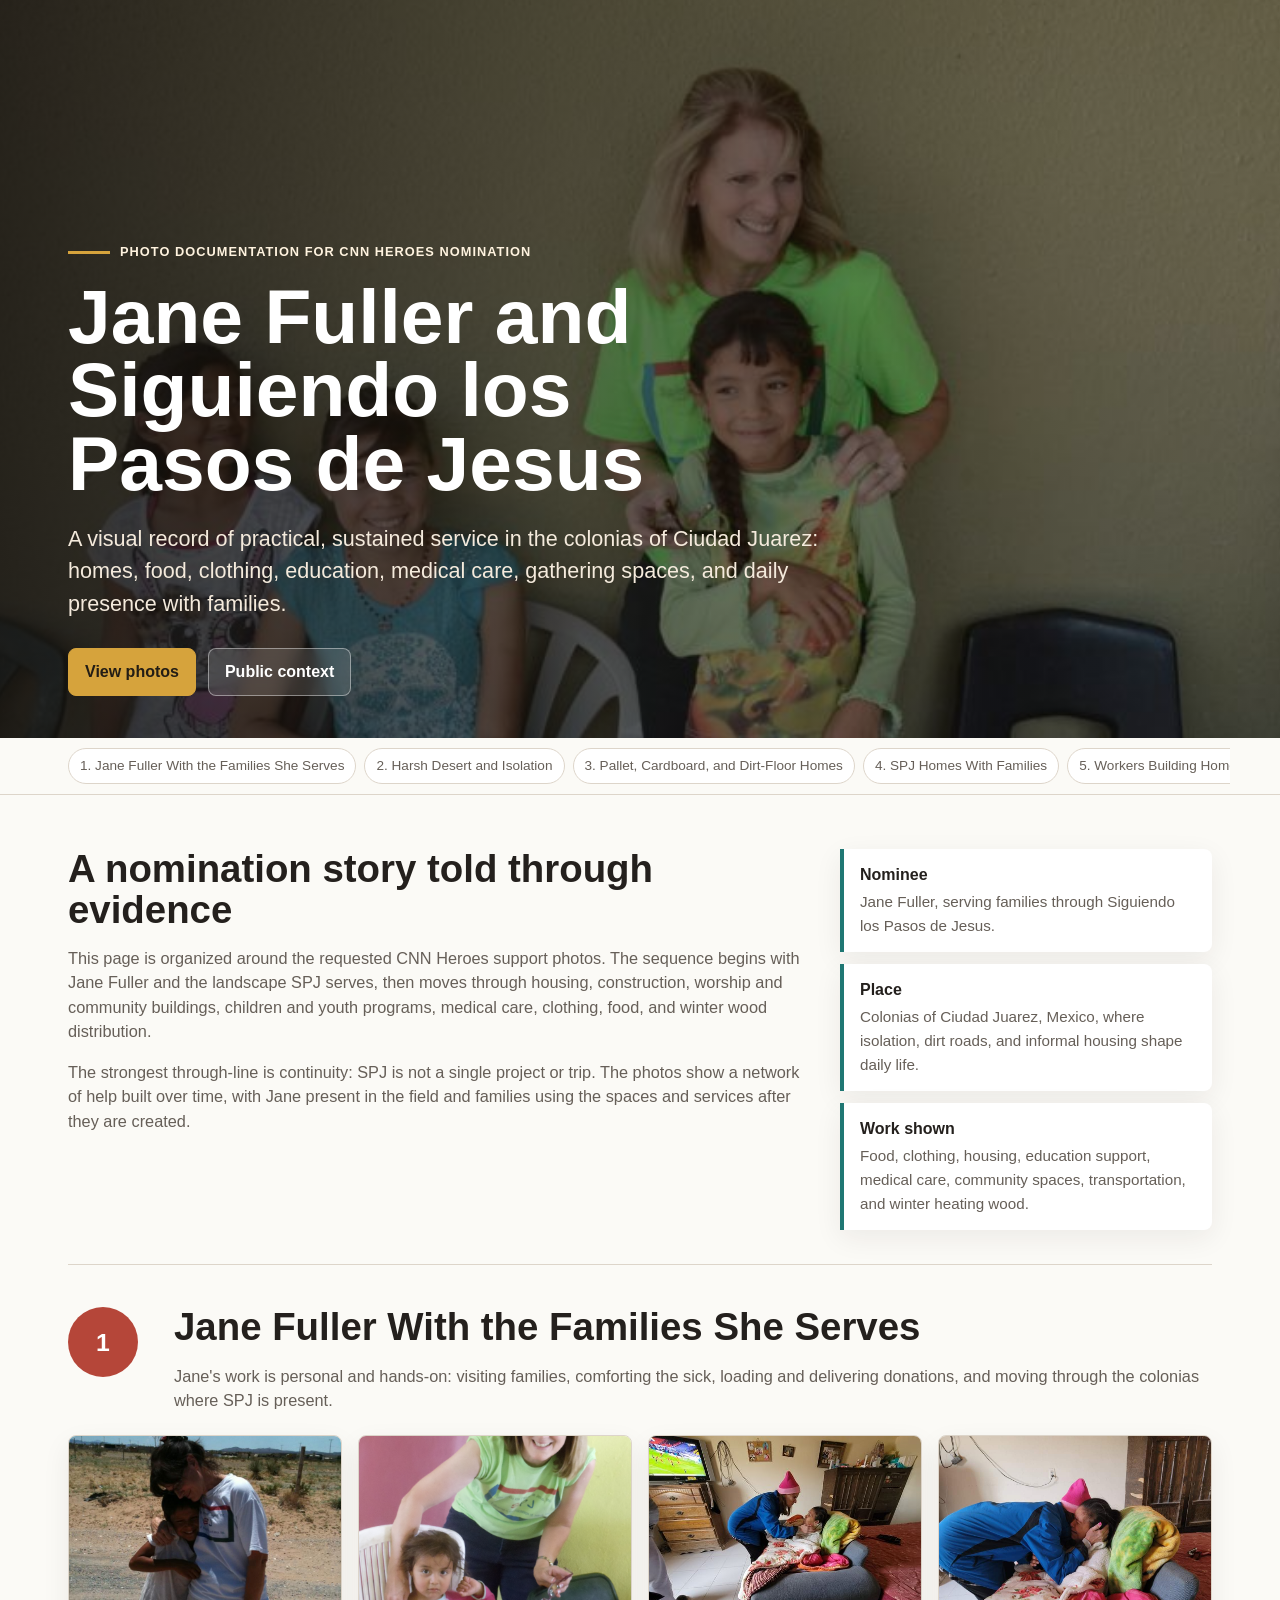
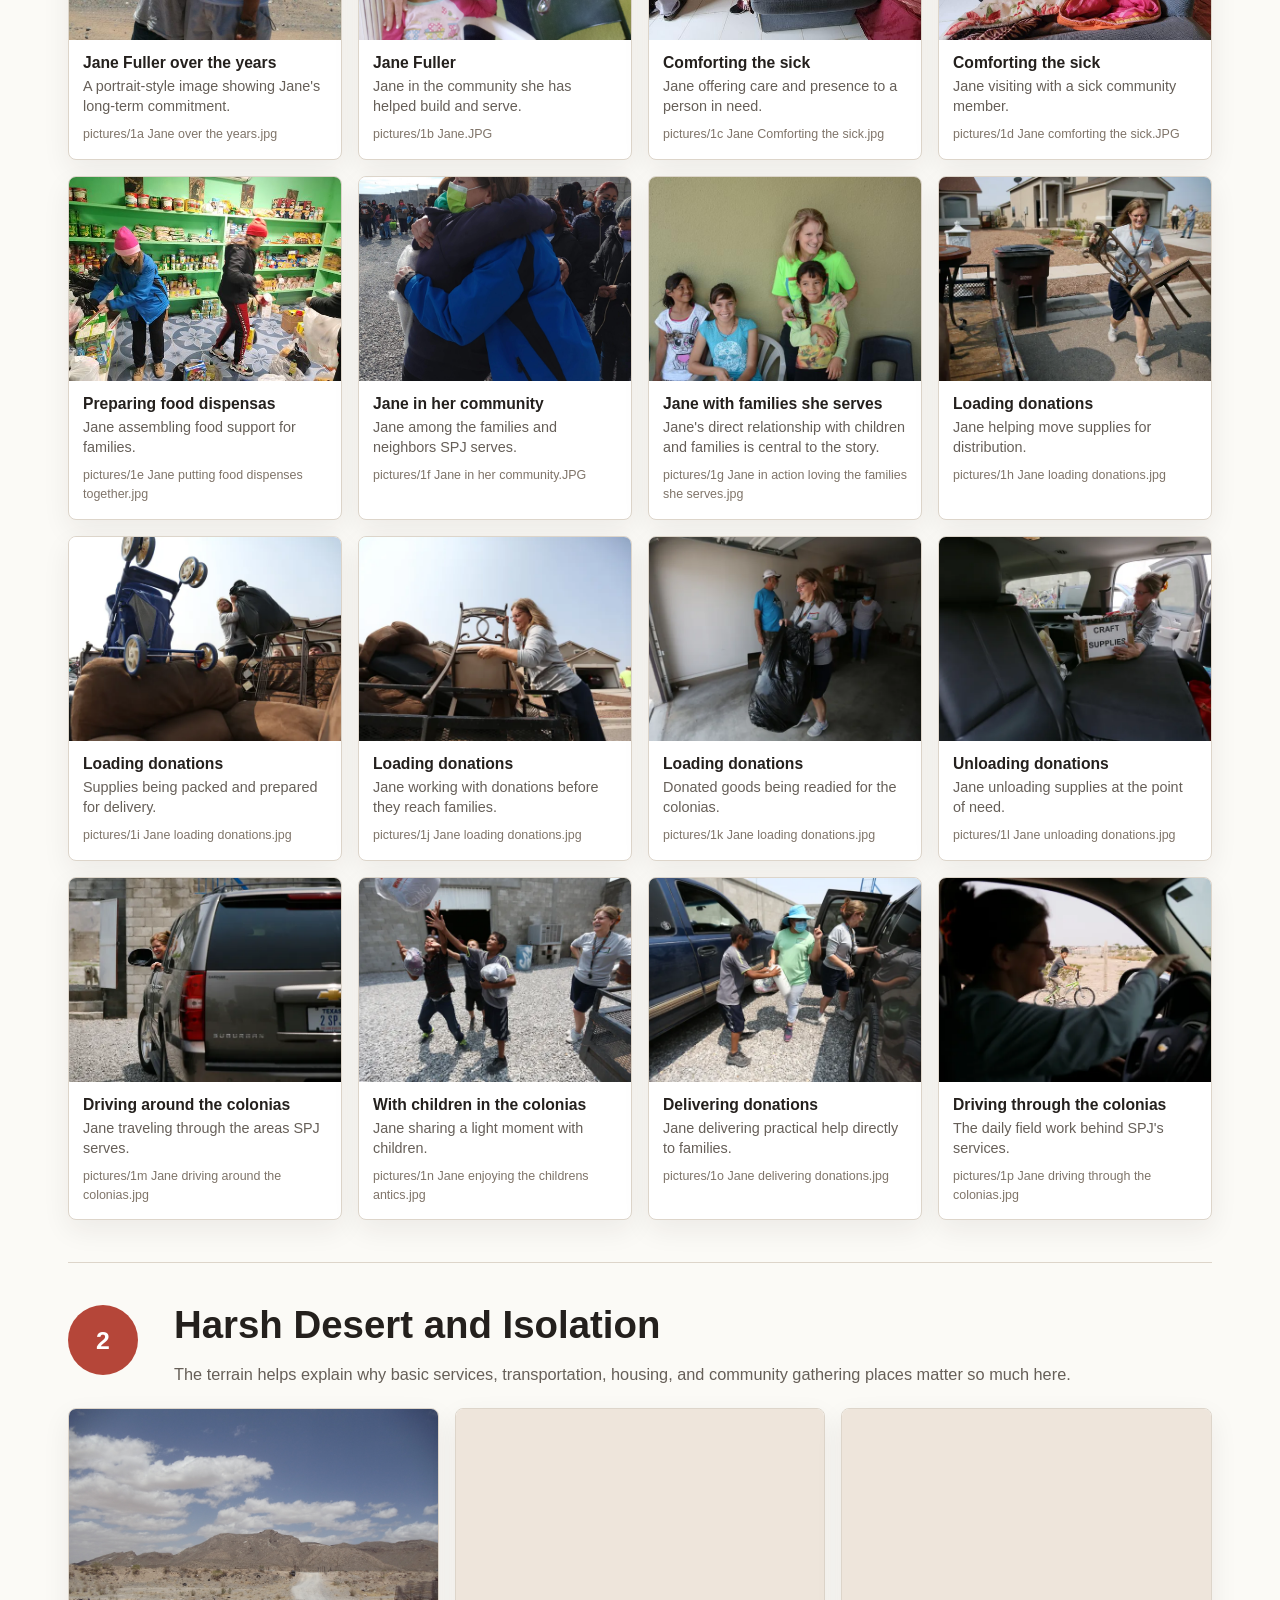
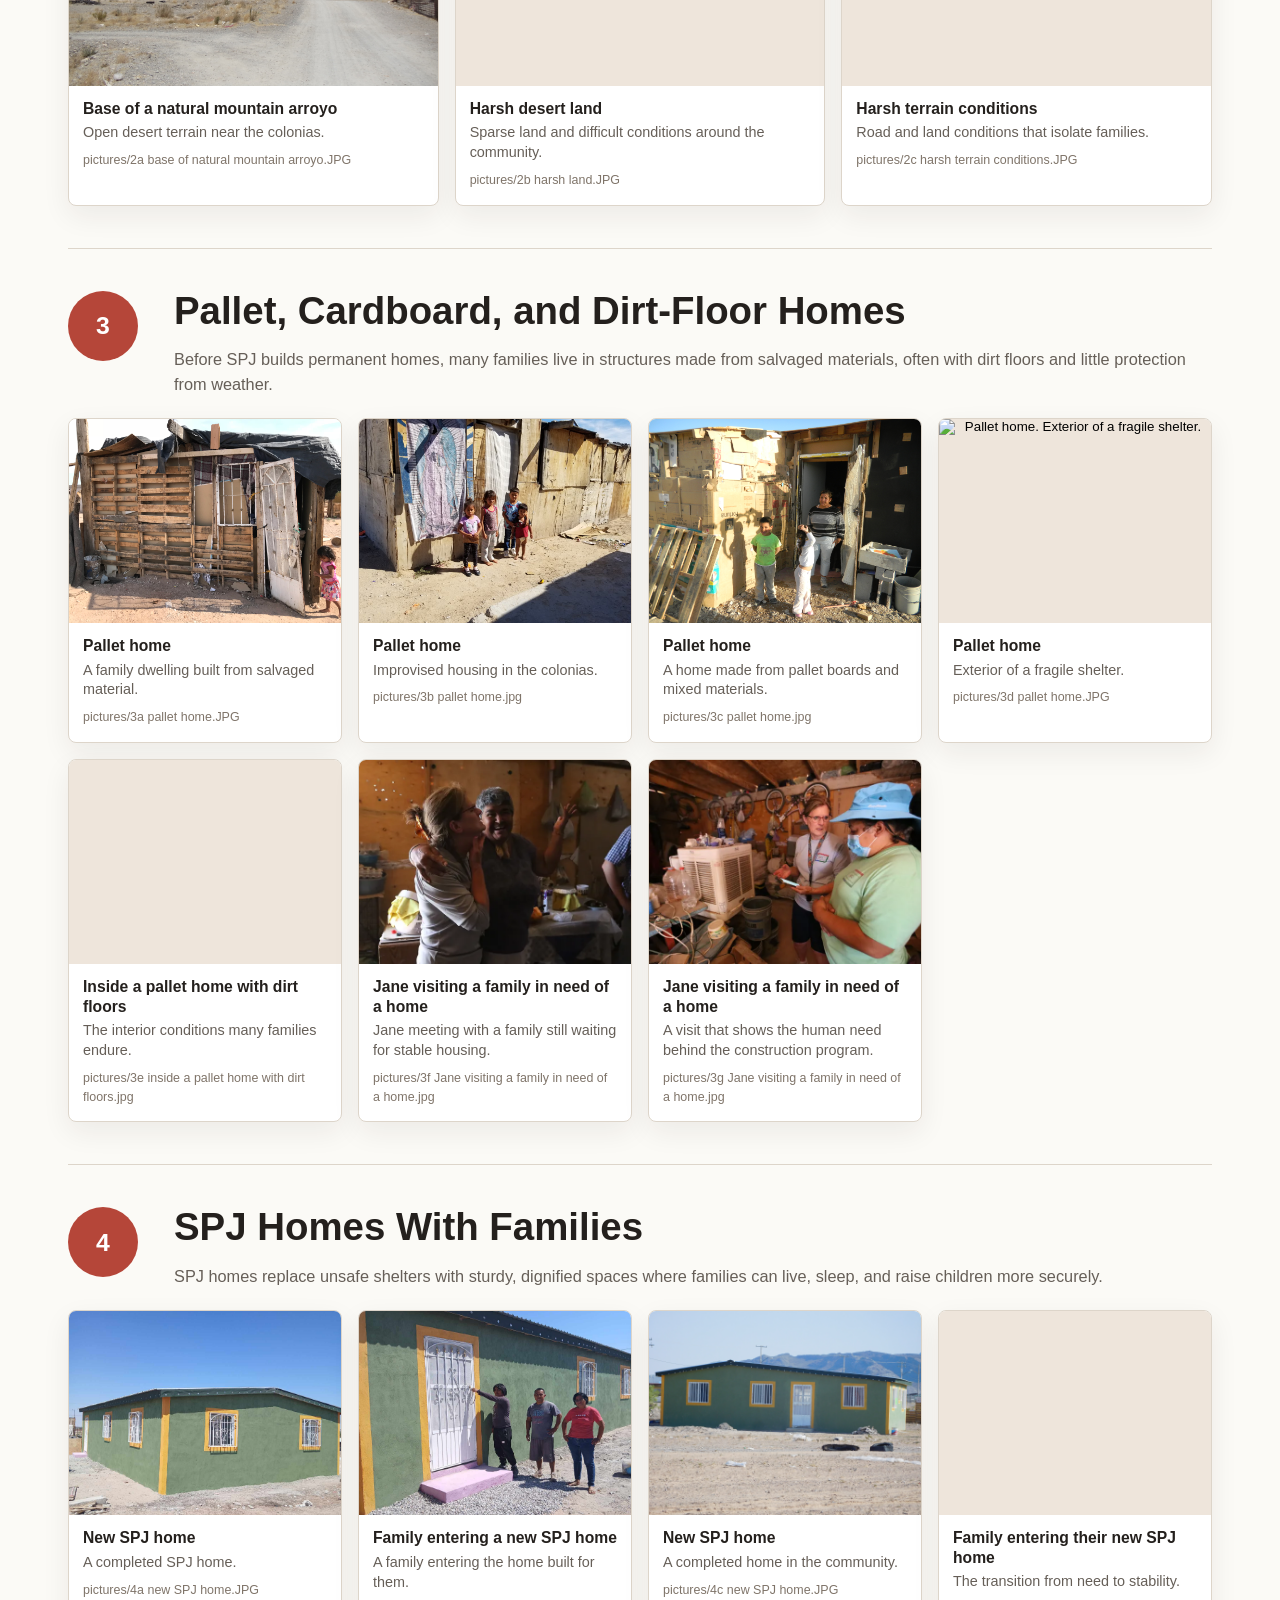
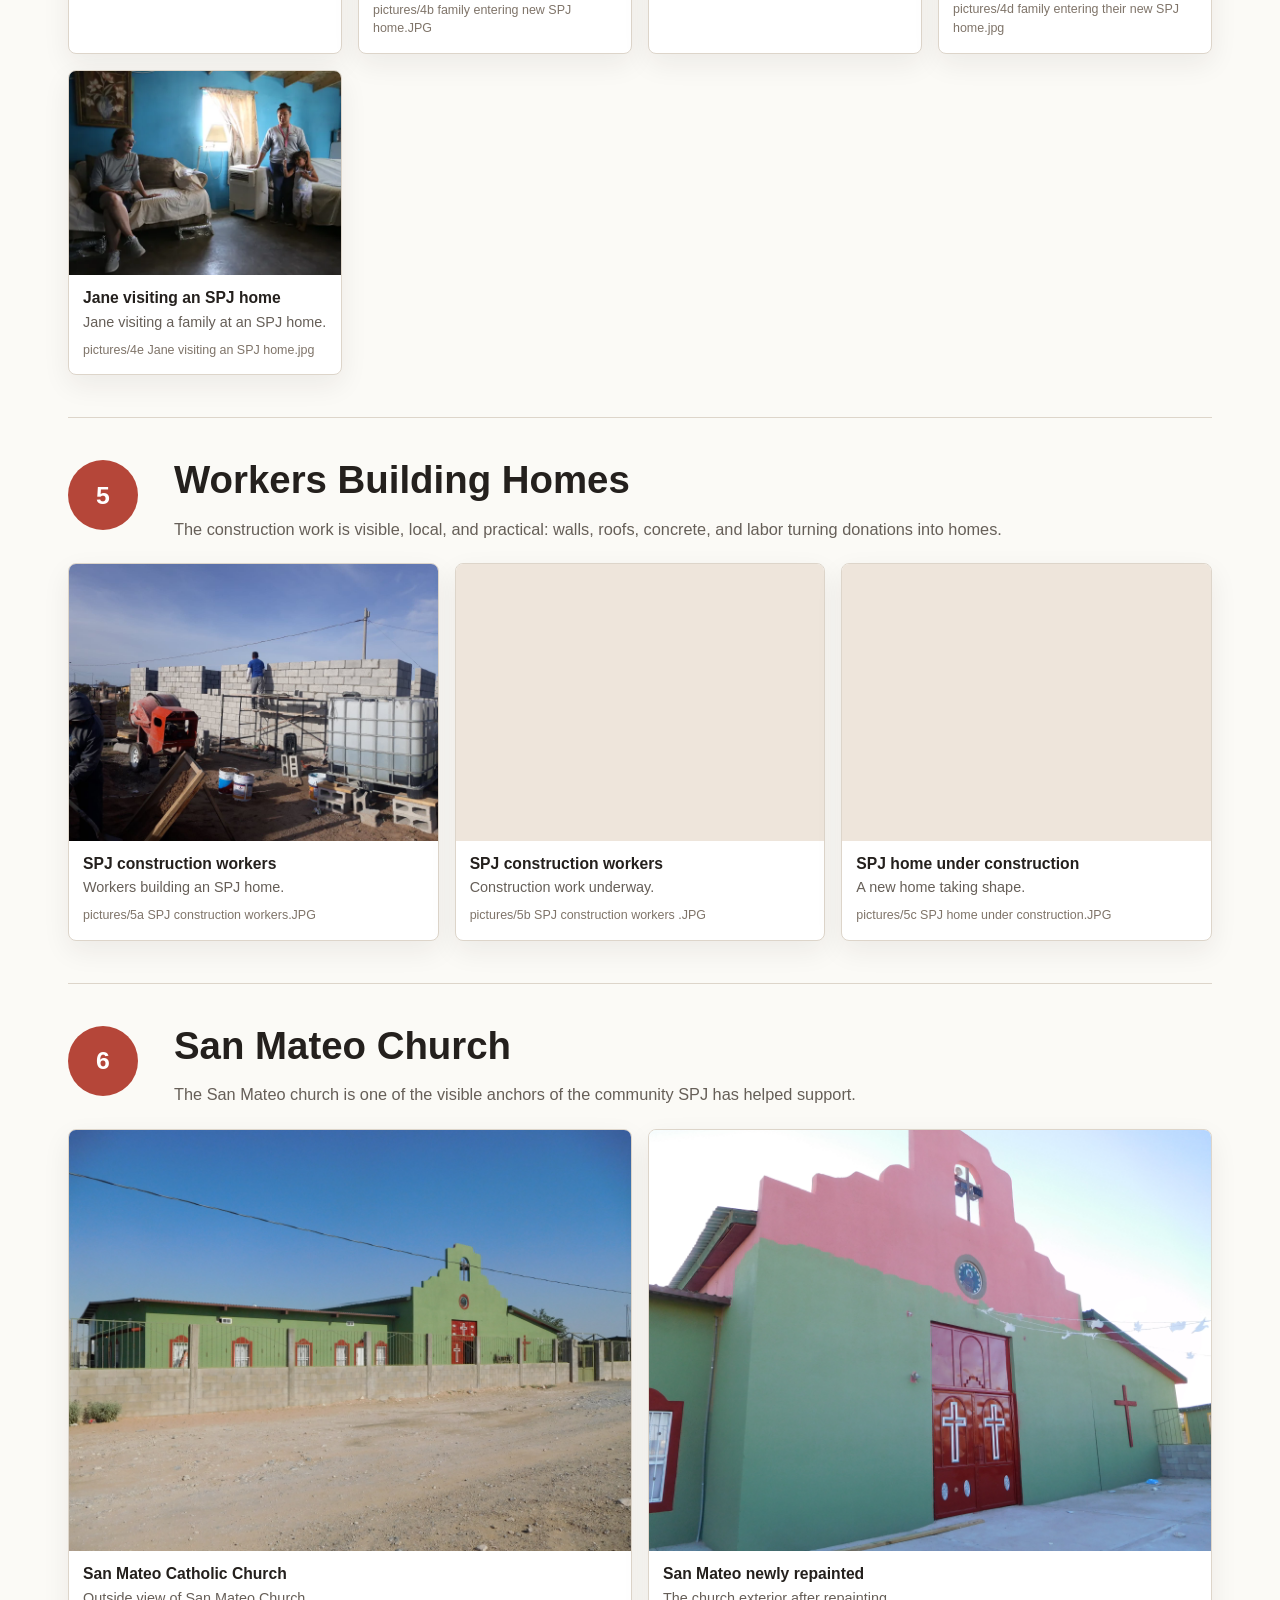
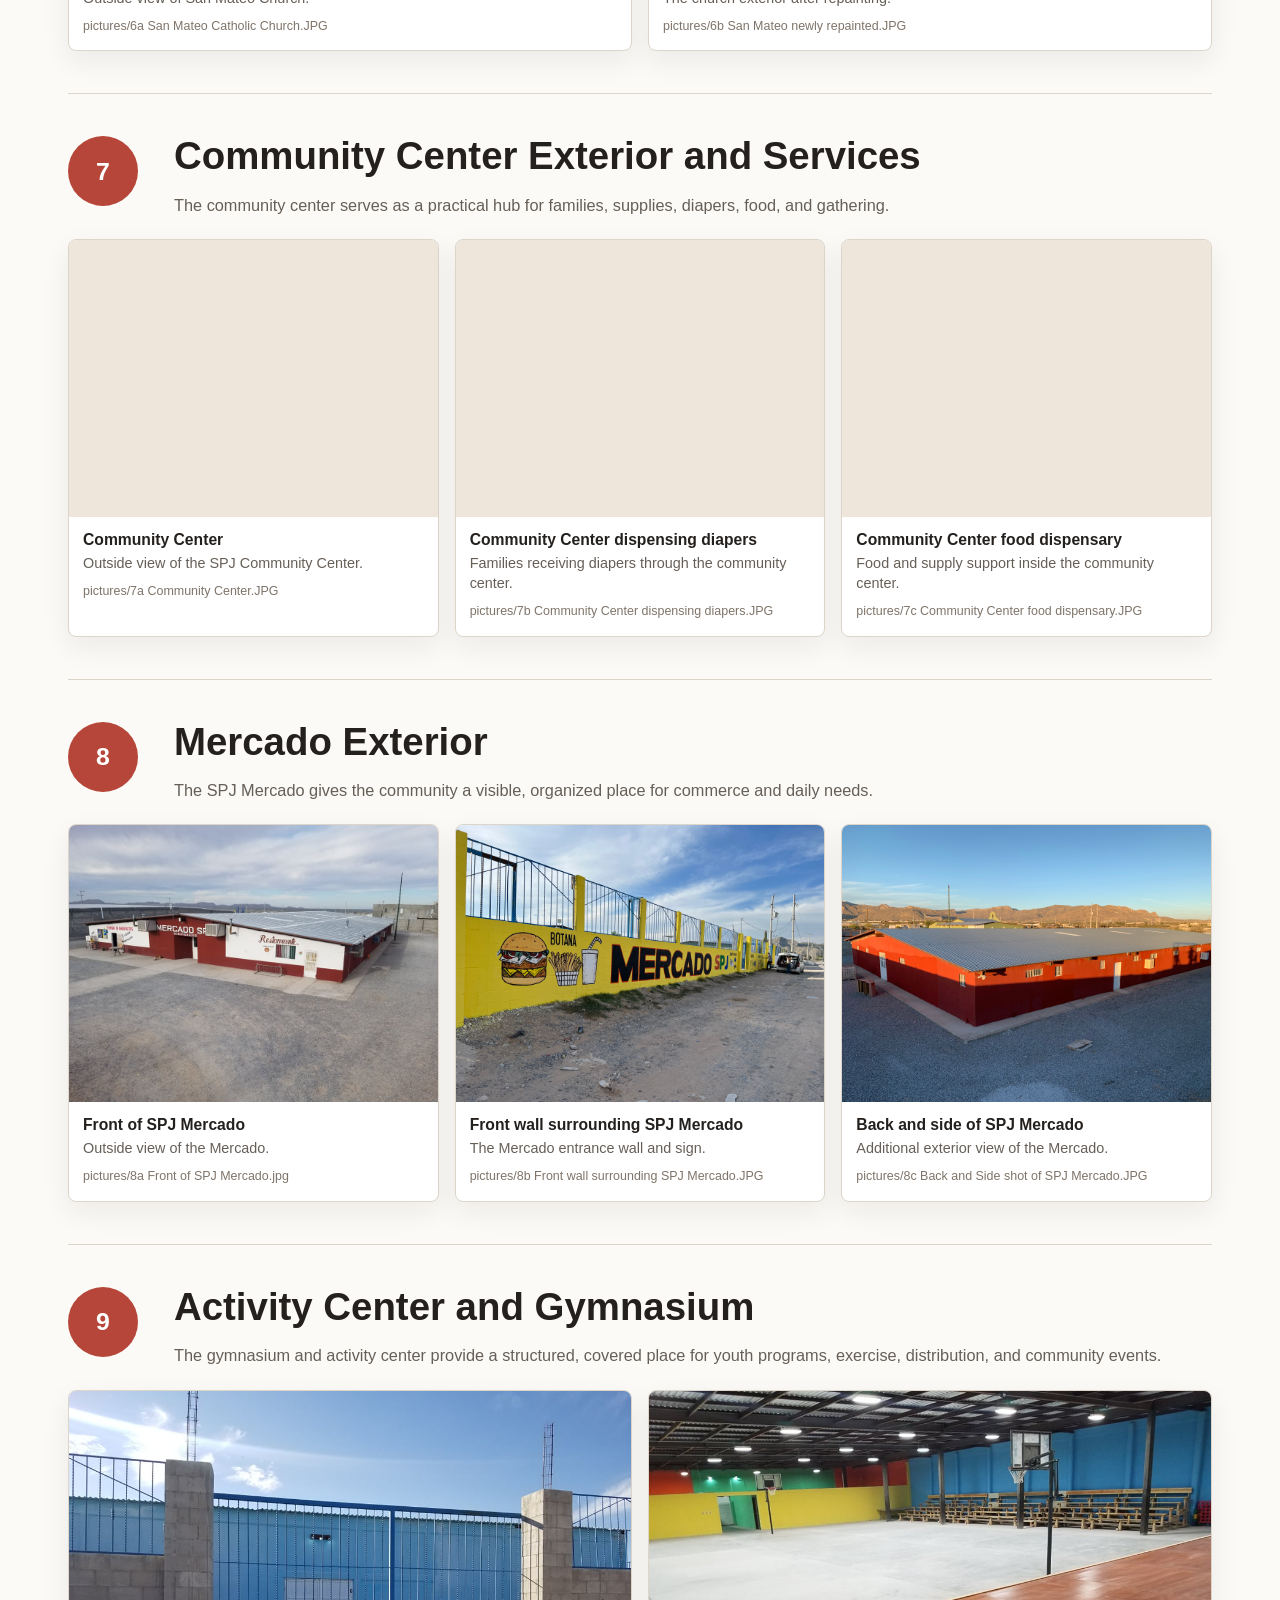
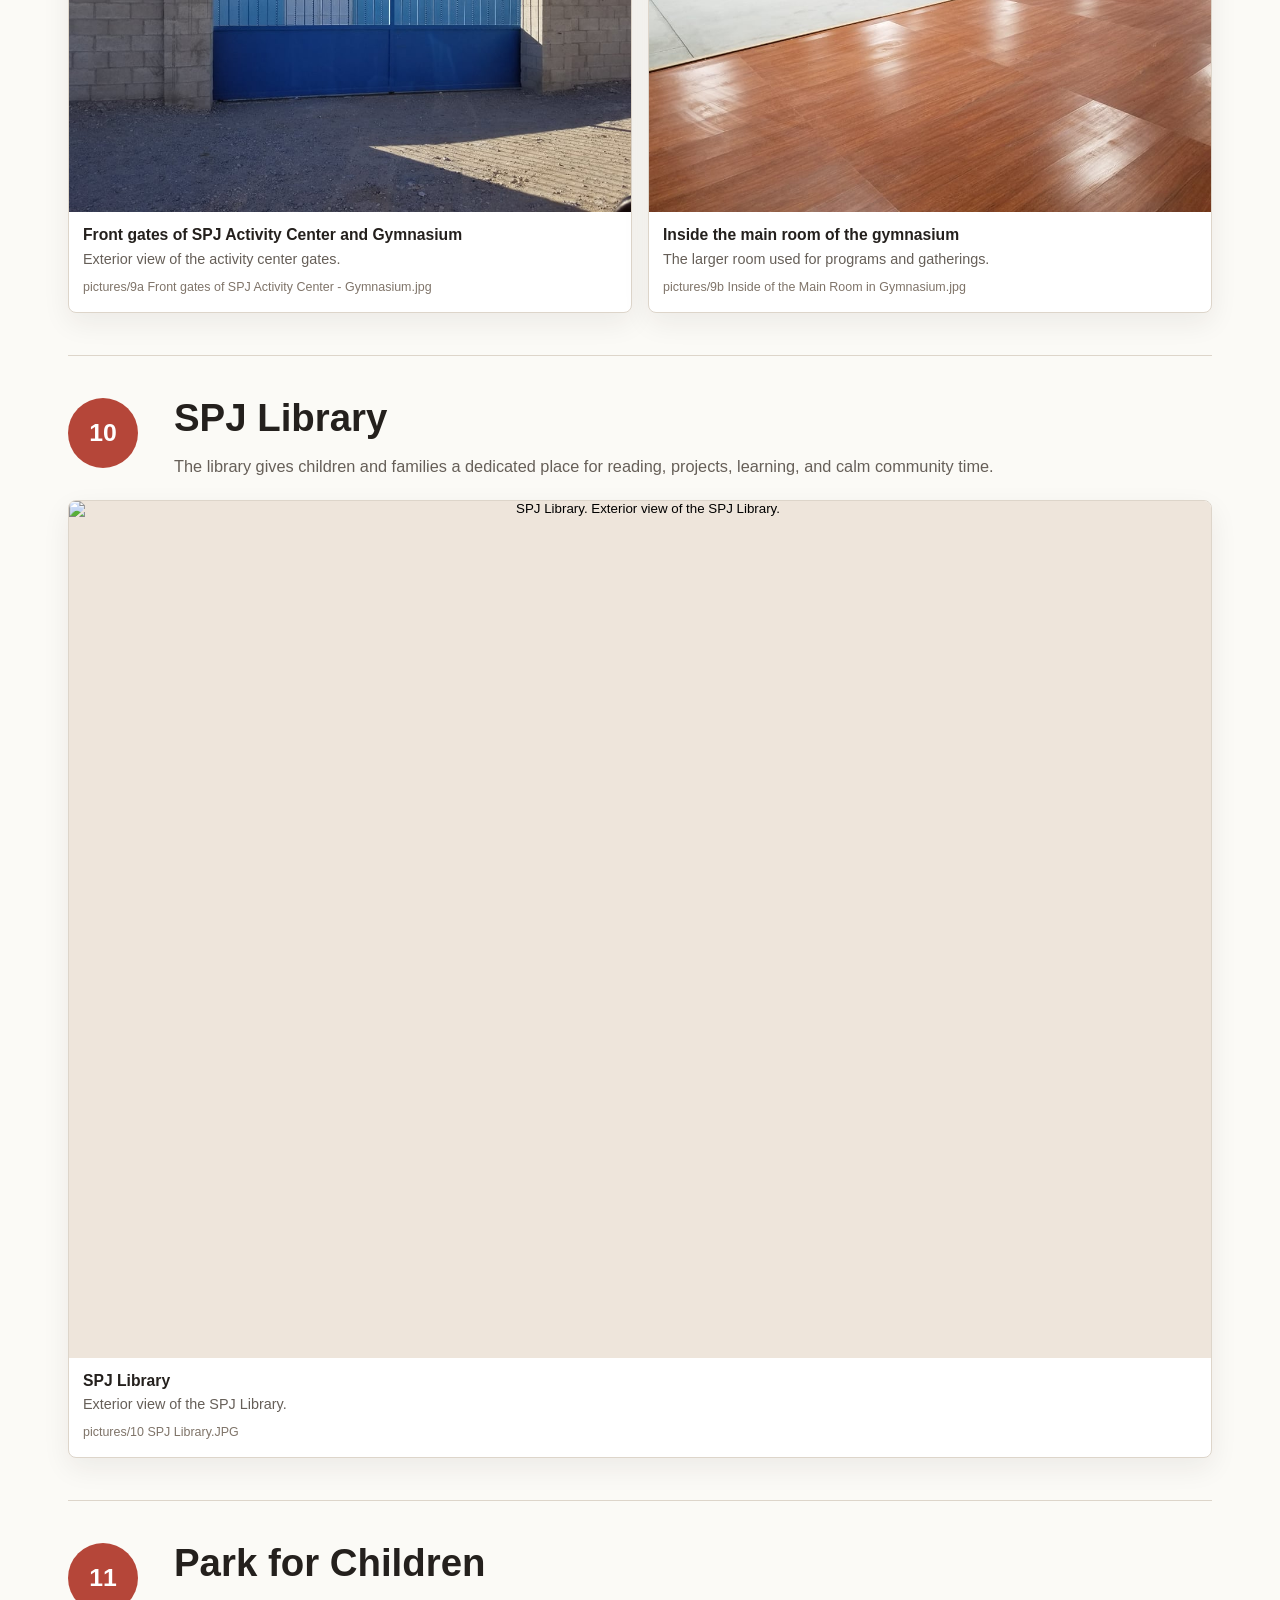
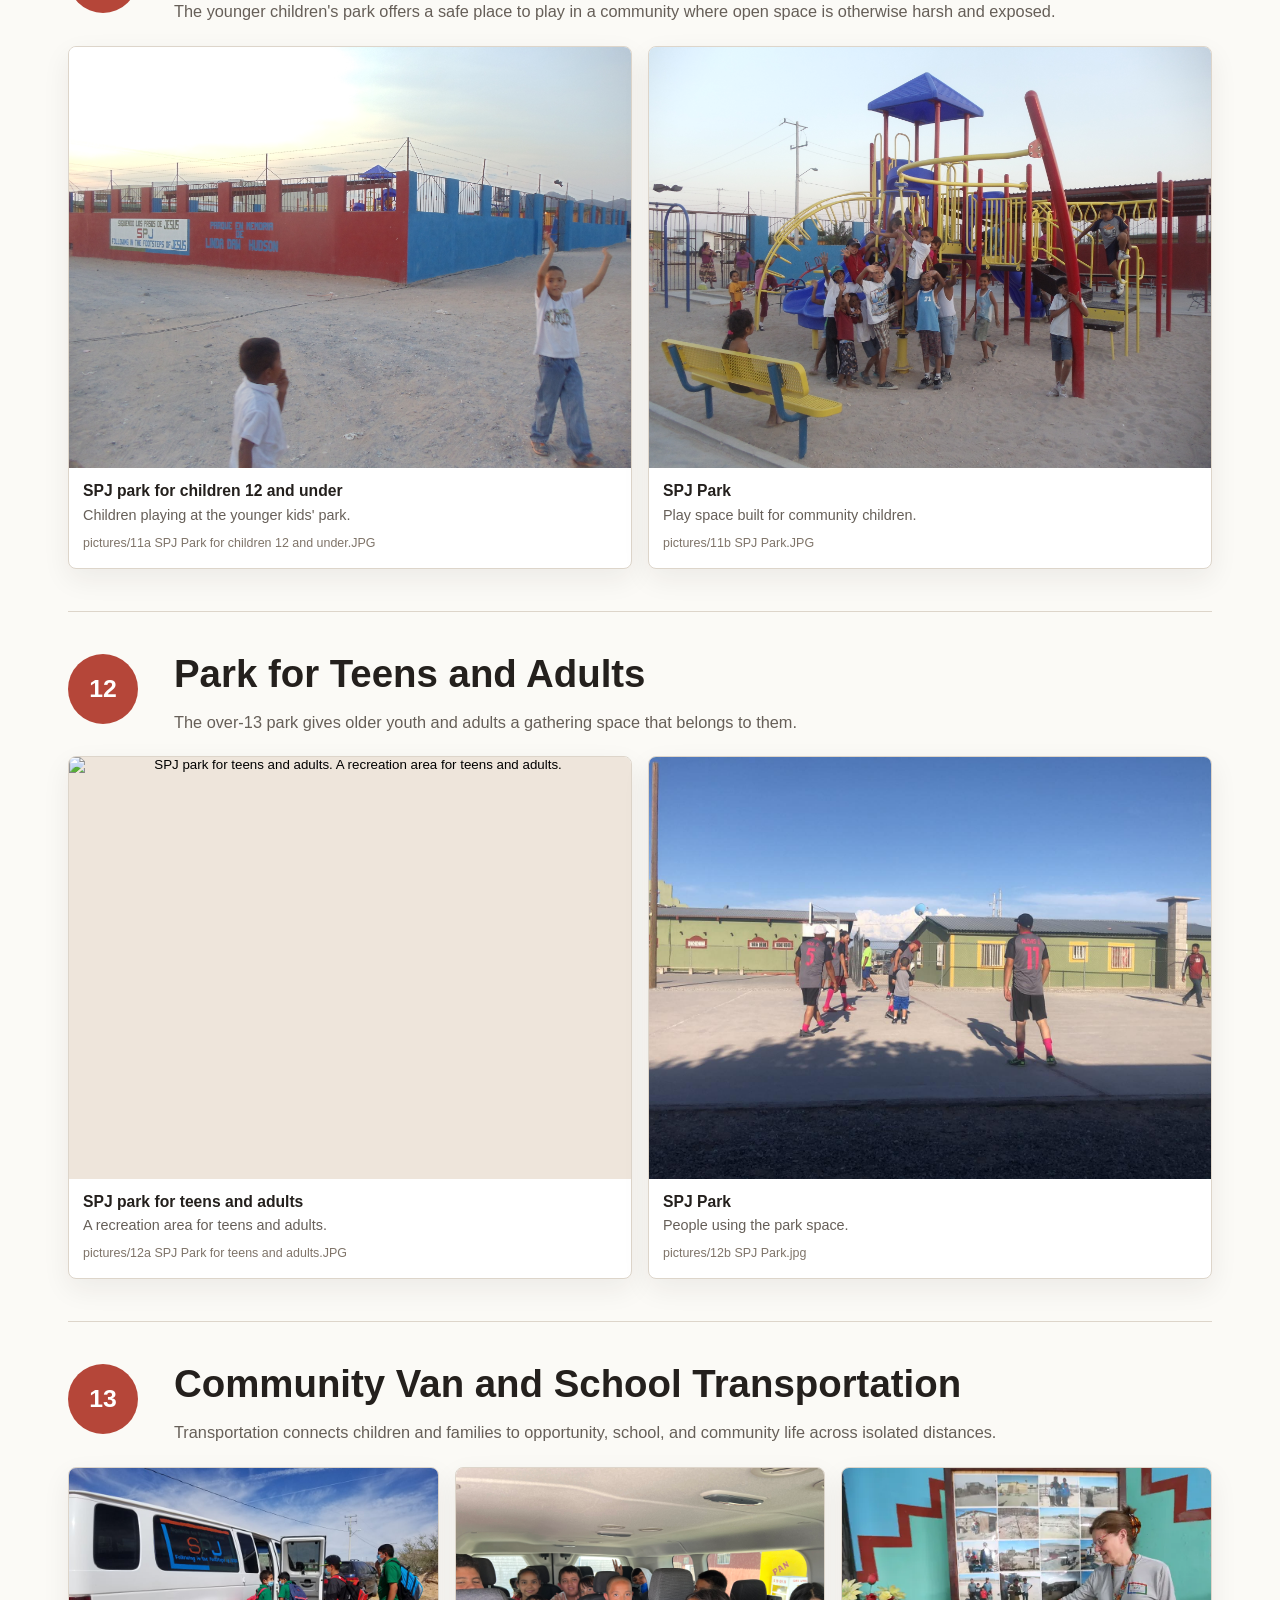
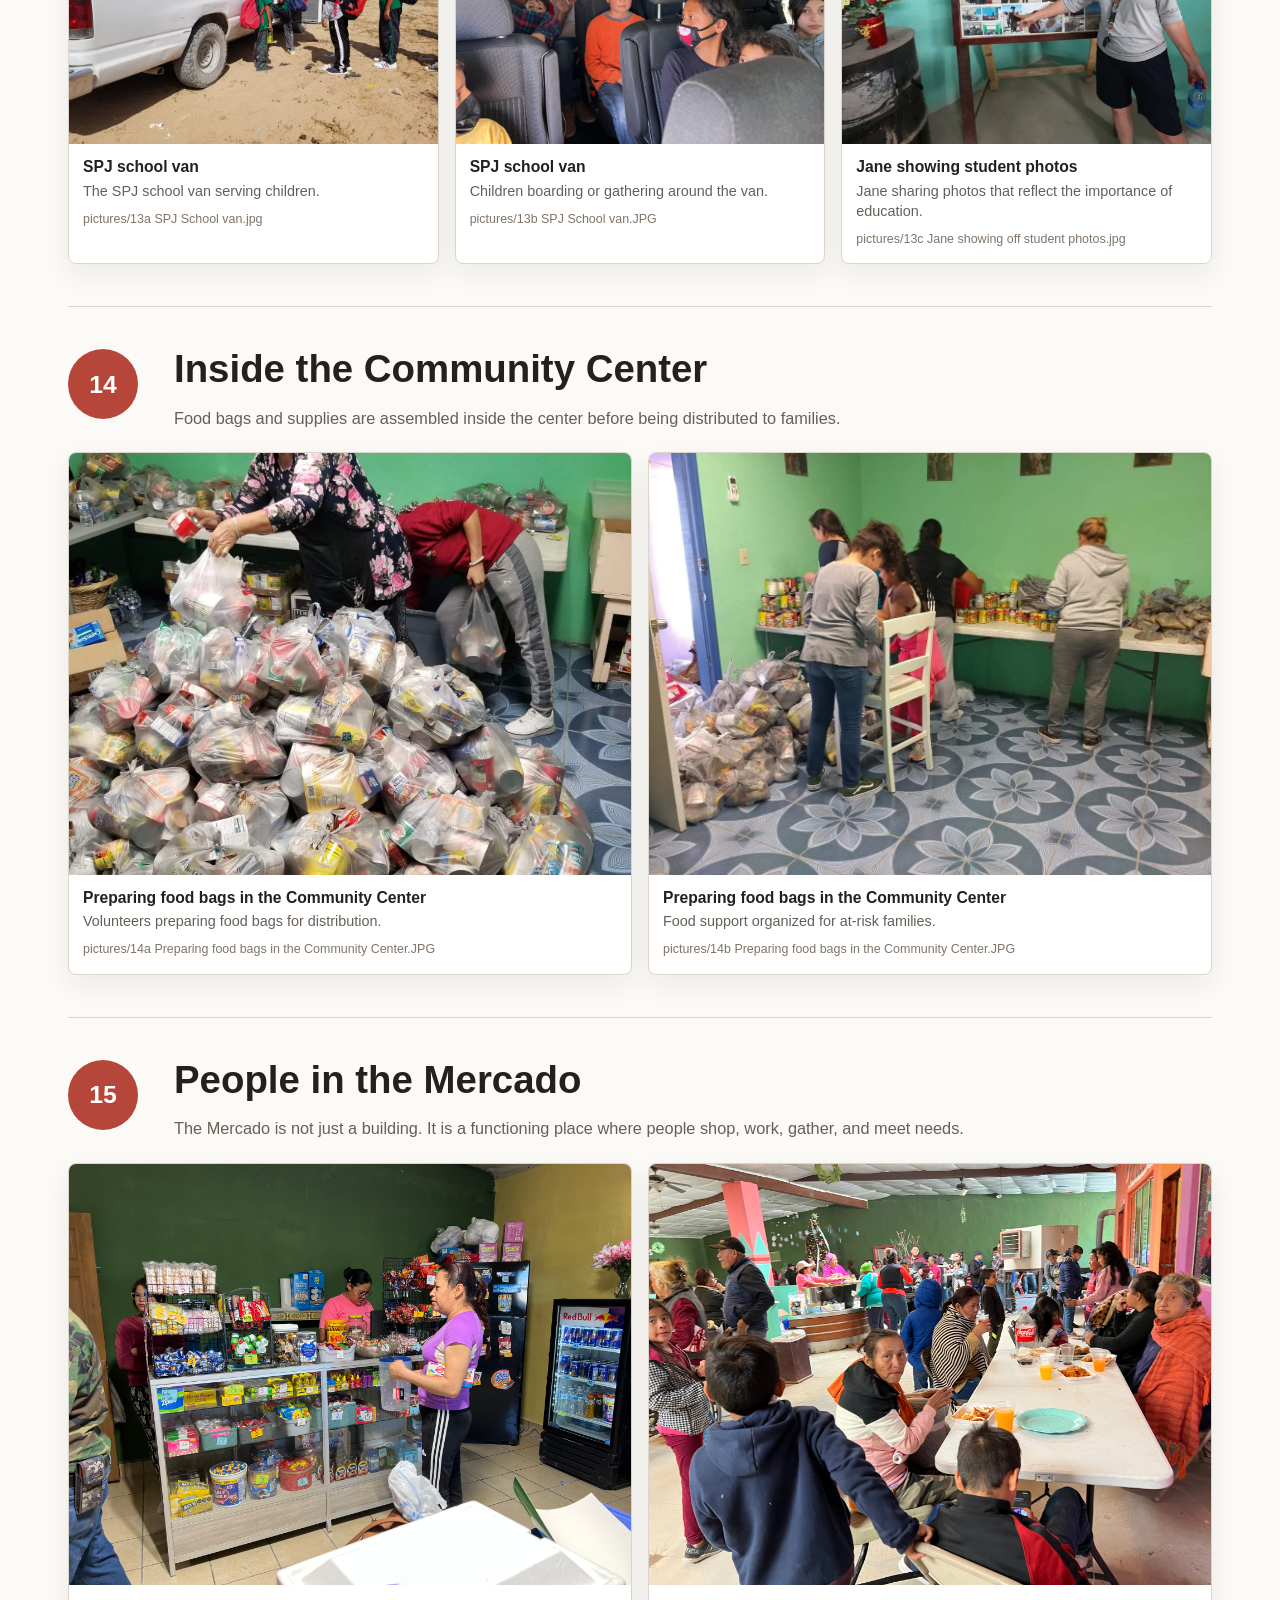
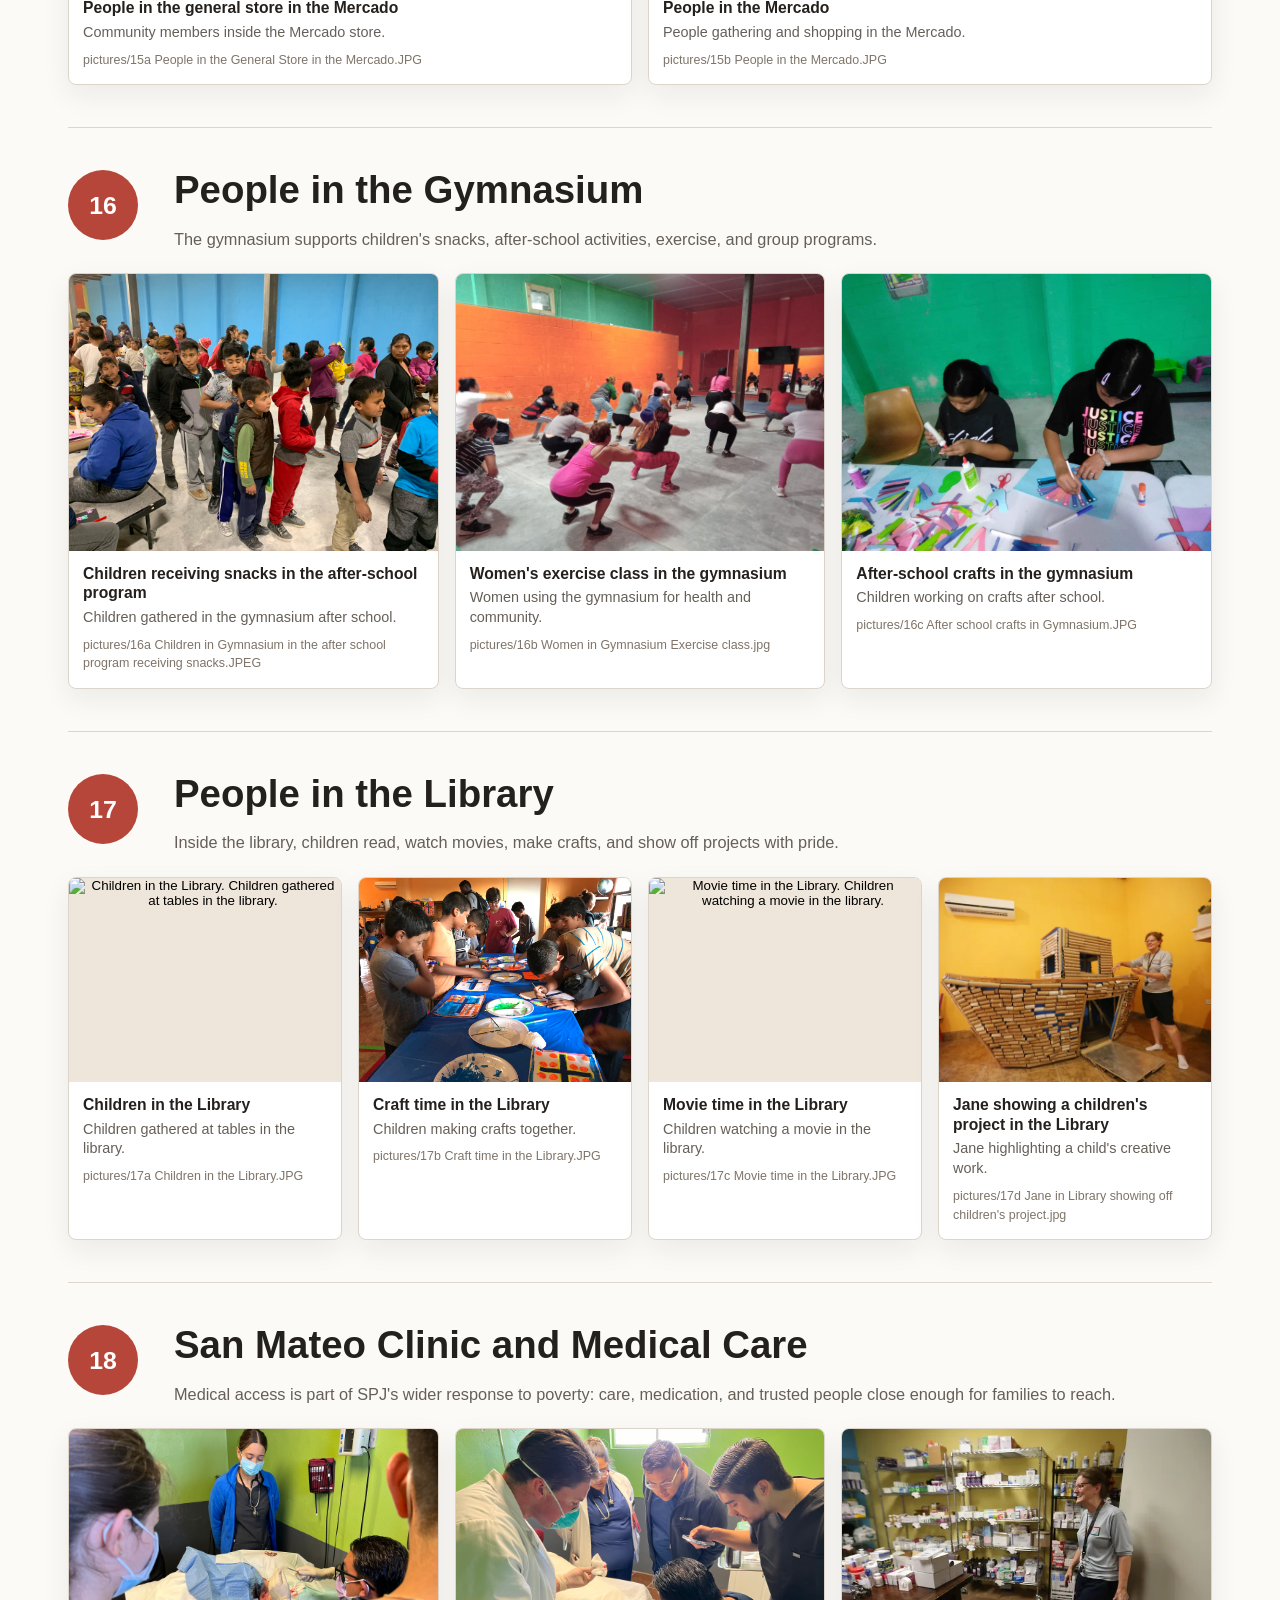
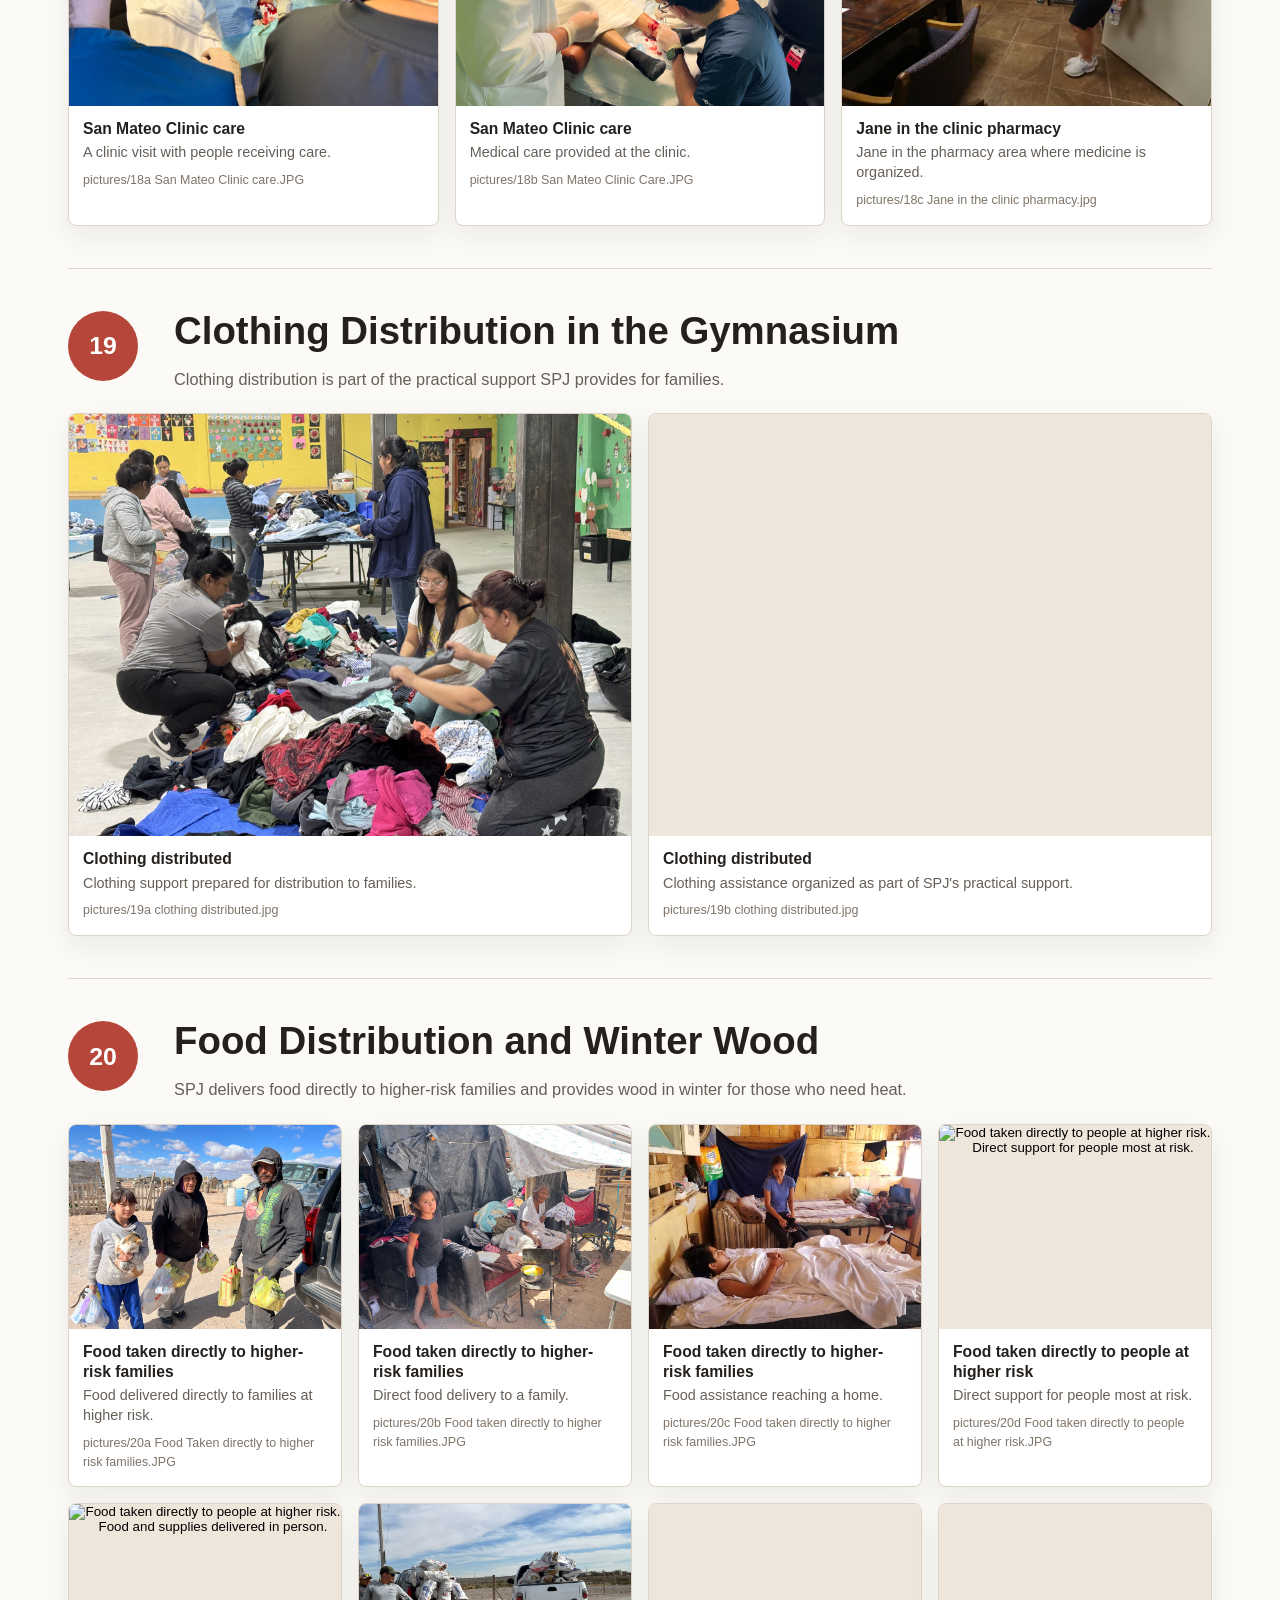
==== commit 28373395: "Convert clothing HEIC photos to JPG" ====
--- a/www/cnnheros/index.html
+++ b/www/cnnheros/index.html
@@ -314,38 +314,6 @@
       color: #7f7469;
       font-size: 0.78rem;
       word-break: break-word;
-    }
-
-    .download-card {
-      display: grid;
-      min-height: 100%;
-    }
-
-    .download-preview {
-      display: grid;
-      place-items: center;
-      min-height: 180px;
-      padding: 24px;
-      color: #fff;
-      background: linear-gradient(135deg, var(--teal), #173f45);
-      text-align: center;
-    }
-
-    .download-preview strong {
-      max-width: 240px;
-      font-size: 1.05rem;
-    }
-
-    .download-link {
-      display: inline-flex;
-      margin-top: 12px;
-      padding: 8px 11px;
-      border-radius: var(--radius);
-      background: var(--ink);
-      color: #fff;
-      font-size: 0.86rem;
-      font-weight: 700;
-      text-decoration: none;
     }
 
     .sources {
@@ -752,8 +720,8 @@
         title: "Clothing Distribution in the Gymnasium",
         summary: "Clothing distribution is part of the practical support SPJ provides for families.",
         photos: [
-          ["pictures/19a clothing distributed.HEIC", "Clothing distributed", "Original HEIC photo supplied for clothing distribution.", "download"],
-          ["pictures/19b clothing distributed.HEIC", "Clothing distributed", "Original HEIC photo supplied for clothing distribution.", "download"]
+          ["pictures/19a clothing distributed.jpg", "Clothing distributed", "Clothing support prepared for distribution to families."],
+          ["pictures/19b clothing distributed.jpg", "Clothing distributed", "Clothing assistance organized as part of SPJ's practical support."]
         ]
       },
       {
@@ -794,24 +762,6 @@
         link.href = `#${section.id}`;
         navRoot.appendChild(link);
       });
-    }
-
-    function renderDownloadFigure(photo) {
-      const [src, title, description] = photo;
-      const figure = el("figure", "download-card");
-      const preview = el("div", "download-preview");
-      preview.appendChild(el("strong", "", "Original HEIC file"));
-      const caption = document.createElement("figcaption");
-      caption.appendChild(el("strong", "", title));
-      caption.appendChild(el("span", "", description));
-      const link = el("a", "download-link", "Download original");
-      link.href = src;
-      link.target = "_blank";
-      link.rel = "noopener";
-      caption.appendChild(link);
-      caption.appendChild(el("div", "file-note", src));
-      figure.append(preview, caption);
-      return figure;
     }
 
     function renderPhotoFigure(photo) {
@@ -848,7 +798,7 @@
 
         const gallery = el("div", "gallery");
         section.photos.forEach((photo) => {
-          gallery.appendChild(photo[3] === "download" ? renderDownloadFigure(photo) : renderPhotoFigure(photo));
+          gallery.appendChild(renderPhotoFigure(photo));
         });
         wrapper.append(head, gallery);
         photosRoot.appendChild(wrapper);
